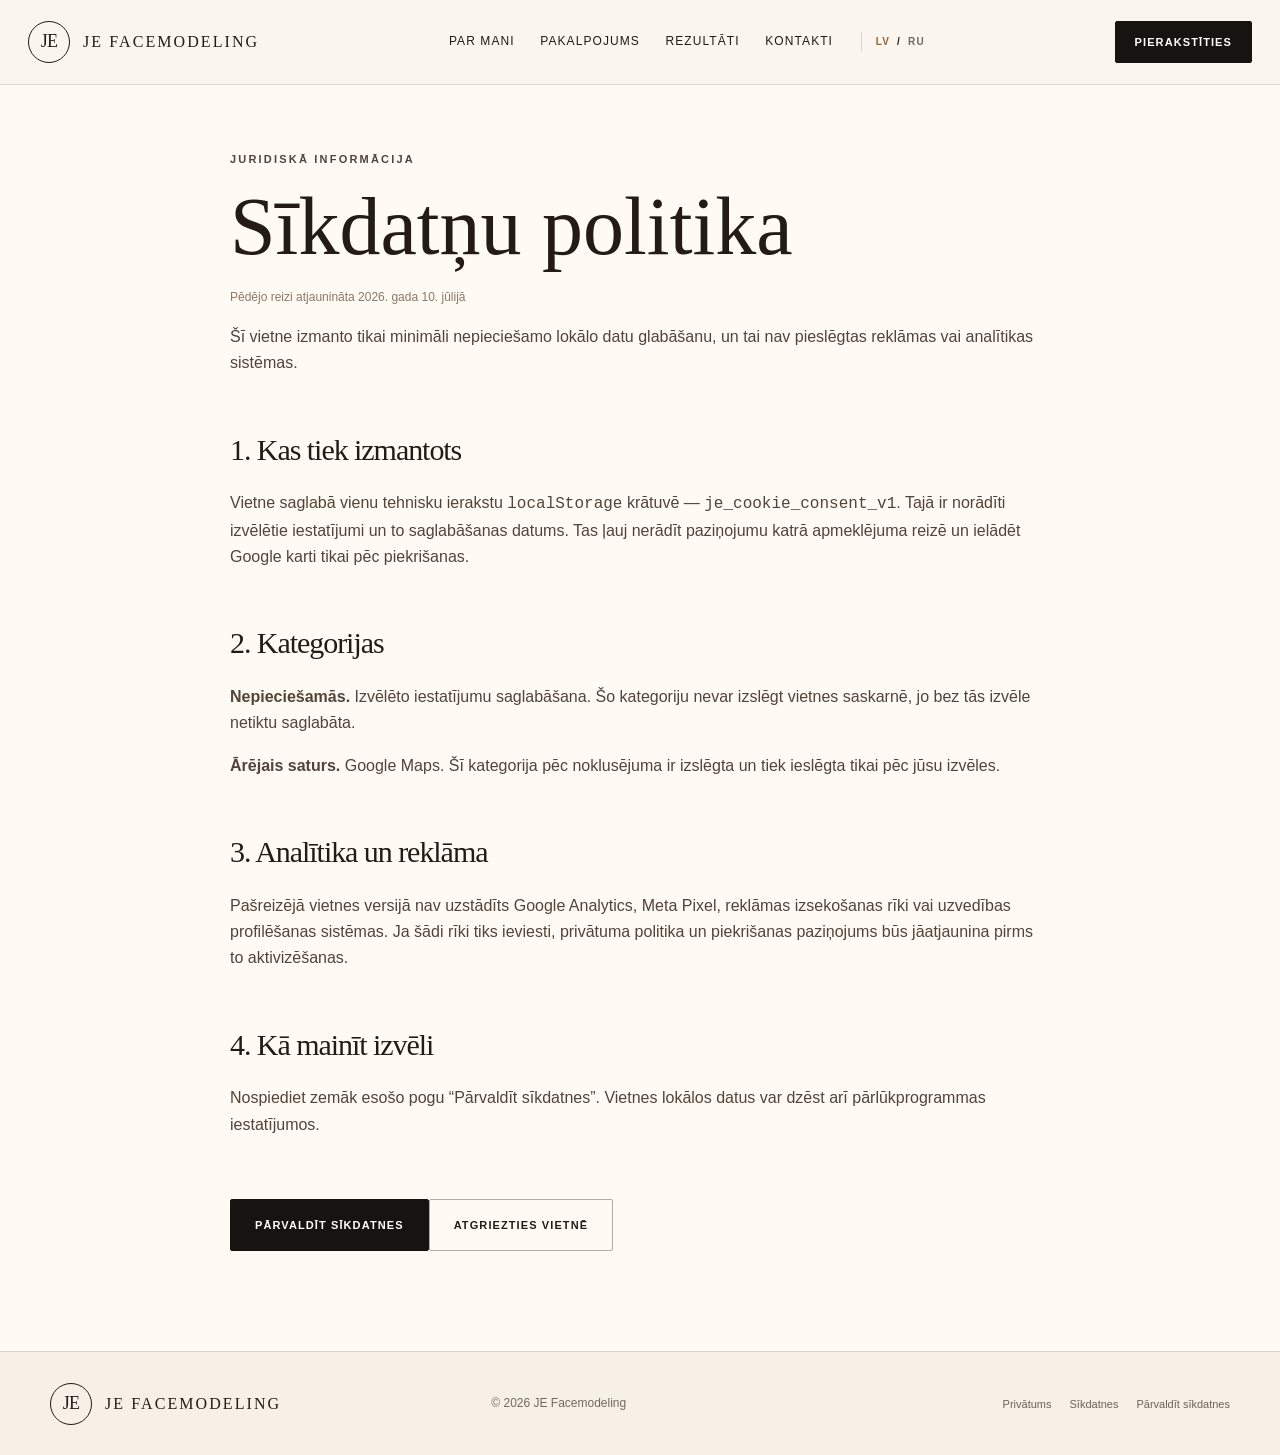
==== cookies-lv.html @ ff677be3 "Add files via upload" ====
<!doctype html><html lang="lv"><head><meta charset="utf-8"><meta name="viewport" content="width=device-width, initial-scale=1"><meta name="theme-color" content="#f7f0e7"><meta name="robots" content="index,follow"><title>Sīkdatņu politika — JE Facemodeling</title><link rel="icon" href="assets/ui/favicon.svg" type="image/svg+xml"><link rel="stylesheet" href="styles.css"><script defer src="content.js"></script><script defer src="app.js"></script></head>
<body class="legal-page"><header class="site-header is-scrolled" data-header><a class="brand" href="lv.html" aria-label="JE Facemodeling — sākumlapa"><span class="brand-mark">JE</span><span class="brand-name">JE Facemodeling</span></a><button class="menu-toggle" type="button" aria-expanded="false" aria-controls="site-nav" data-menu-toggle><span class="sr-only">Atvērt izvēlni</span><span></span><span></span></button><nav class="site-nav" id="site-nav" aria-label="Navigācija" data-nav><a href="lv.html#about">Par mani</a><a href="lv.html#service">Pakalpojums</a><a href="lv.html#results">Rezultāti</a><a href="lv.html#contacts">Kontakti</a><span class="language-switch"><span class="is-active">LV</span><span aria-hidden="true">/</span><a href="cookies.html">RU</a></span></nav><a class="button button-small button-dark header-cta" data-booking-link href="lv.html#contacts">Pierakstīties</a></header>
<main class="legal-main"><article class="container legal-content"><p class="eyebrow eyebrow-dark">Juridiskā informācija</p><h1>Sīkdatņu politika</h1><p class="updated">Pēdējo reizi atjaunināta 2026. gada 10. jūlijā</p><p>Šī vietne izmanto tikai minimāli nepieciešamo lokālo datu glabāšanu, un tai nav pieslēgtas reklāmas vai analītikas sistēmas.</p><h2>1. Kas tiek izmantots</h2><p>Vietne saglabā vienu tehnisku ierakstu <code>localStorage</code> krātuvē — <code>je_cookie_consent_v1</code>. Tajā ir norādīti izvēlētie iestatījumi un to saglabāšanas datums. Tas ļauj nerādīt paziņojumu katrā apmeklējuma reizē un ielādēt Google karti tikai pēc piekrišanas.</p><h2>2. Kategorijas</h2><p><strong>Nepieciešamās.</strong> Izvēlēto iestatījumu saglabāšana. Šo kategoriju nevar izslēgt vietnes saskarnē, jo bez tās izvēle netiktu saglabāta.</p><p><strong>Ārējais saturs.</strong> Google Maps. Šī kategorija pēc noklusējuma ir izslēgta un tiek ieslēgta tikai pēc jūsu izvēles.</p><h2>3. Analītika un reklāma</h2><p>Pašreizējā vietnes versijā nav uzstādīts Google Analytics, Meta Pixel, reklāmas izsekošanas rīki vai uzvedības profilēšanas sistēmas. Ja šādi rīki tiks ieviesti, privātuma politika un piekrišanas paziņojums būs jāatjaunina pirms to aktivizēšanas.</p><h2>4. Kā mainīt izvēli</h2><p>Nospiediet zemāk esošo pogu “Pārvaldīt sīkdatnes”. Vietnes lokālos datus var dzēst arī pārlūkprogrammas iestatījumos.</p><button type="button" class="button button-dark legal-back" data-cookie-settings>Pārvaldīt sīkdatnes</button><a class="button button-ghost-dark legal-back" href="lv.html">Atgriezties vietnē</a></article></main>
<footer class="site-footer"><div class="container footer-grid"><a class="brand brand-dark" href="lv.html"><span class="brand-mark">JE</span><span class="brand-name">JE Facemodeling</span></a><p>© <span data-year></span> JE Facemodeling</p><nav><a href="privacy-lv.html">Privātums</a><a href="cookies-lv.html">Sīkdatnes</a><button type="button" class="footer-button" data-cookie-settings>Pārvaldīt sīkdatnes</button></nav></div></footer>
<dialog class="consent-dialog" data-consent-dialog aria-labelledby="consent-title"><form method="dialog"><div class="dialog-head"><div><p class="eyebrow eyebrow-dark">Iestatījumi</p><h2 id="consent-title">Jūsu sīkdatņu izvēle</h2></div><button class="icon-button" value="cancel" aria-label="Aizvērt">×</button></div><div class="consent-option"><div><strong>Nepieciešamās</strong><p>Nepieciešamas, lai saglabātu jūsu sīkdatņu izvēli.</p></div><span class="always-on">Vienmēr ieslēgtas</span></div><label class="consent-option"><div><strong>Ārējais saturs</strong><p>Atļauj ielādēt Google Maps galvenajā lapā.</p></div><input type="checkbox" data-external-toggle><span class="switch" aria-hidden="true"></span></label><div class="dialog-actions"><button class="button button-ghost-dark" value="cancel">Atcelt</button><button class="button button-dark" value="default" data-save-consent>Saglabāt izvēli</button></div></form></dialog></body></html>
---- styles.css ----
:root {
  --ink: #241b16;
  --ink-soft: #51443a;
  --espresso: #171310;
  --brown: #33261e;
  --cream: #f7f0e7;
  --cream-2: #efe3d4;
  --paper: #fffaf3;
  --gold: #c89a62;
  --gold-light: #e4c391;
  --line: rgba(68, 48, 35, .16);
  --white-line: rgba(255,255,255,.18);
  --shadow: 0 30px 80px rgba(48, 32, 21, .13);
  --radius: 24px;
  --serif: "Bodoni 72", Didot, "Iowan Old Style", Georgia, serif;
  --sans: Inter, -apple-system, BlinkMacSystemFont, "Segoe UI", Arial, sans-serif;
  --header-h: 84px;
}

* { box-sizing: border-box; }
html { scroll-behavior: smooth; scroll-padding-top: 90px; }
body {
  margin: 0;
  color: var(--ink);
  background: var(--cream);
  font-family: var(--sans);
  font-size: 16px;
  line-height: 1.65;
  text-rendering: optimizeLegibility;
  -webkit-font-smoothing: antialiased;
}
body.menu-open, body.modal-open { overflow: hidden; }
img { max-width: 100%; display: block; }
a { color: inherit; }
button, input { font: inherit; }
button { color: inherit; }
::selection { background: var(--gold-light); color: var(--espresso); }

.sr-only {
  position: absolute; width: 1px; height: 1px; padding: 0; margin: -1px;
  overflow: hidden; clip: rect(0,0,0,0); white-space: nowrap; border: 0;
}
.skip-link {
  position: fixed; left: 20px; top: -100px; z-index: 1000;
  padding: 12px 18px; background: var(--paper); color: var(--ink); border-radius: 10px;
}
.skip-link:focus { top: 20px; }
.container { width: min(1180px, calc(100% - 48px)); margin-inline: auto; }
.section { padding: 118px 0; position: relative; }

.scroll-progress { position: fixed; inset: 0 0 auto 0; height: 2px; z-index: 100; pointer-events: none; }
.scroll-progress span { display: block; width: 0; height: 100%; background: linear-gradient(90deg, var(--gold), var(--gold-light)); }

.site-header {
  position: fixed; inset: 0 0 auto 0; z-index: 90; height: var(--header-h);
  display: grid; grid-template-columns: auto 1fr auto; align-items: center; gap: 28px;
  padding: 0 max(28px, calc((100vw - 1280px)/2));
  color: #fff; transition: background .4s ease, height .4s ease, box-shadow .4s ease, color .4s ease;
}
.site-header.is-scrolled {
  height: 68px; color: var(--ink); background: rgba(250, 245, 238, .86);
  backdrop-filter: blur(18px); -webkit-backdrop-filter: blur(18px);
  box-shadow: 0 1px 0 rgba(63,45,34,.09);
}
.brand { display: inline-flex; align-items: center; gap: 13px; text-decoration: none; white-space: nowrap; }
.brand-mark {
  width: 42px; height: 42px; border: 1px solid currentColor; border-radius: 50%;
  display: grid; place-items: center; font-family: var(--serif); font-size: 18px; letter-spacing: -.04em;
  transition: transform .4s cubic-bezier(.2,.8,.2,1), background .4s ease;
}
.brand:hover .brand-mark { transform: rotate(-8deg) scale(1.04); background: rgba(255,255,255,.08); }
.brand-name { font-family: var(--serif); font-size: 16px; letter-spacing: .13em; text-transform: uppercase; }
.site-nav { display: flex; justify-content: center; gap: clamp(16px, 2vw, 32px); }
.site-nav a { position: relative; text-decoration: none; font-size: 12px; letter-spacing: .09em; text-transform: uppercase; }
.site-nav a::after {
  content: ""; position: absolute; left: 0; right: 100%; bottom: -8px; height: 1px;
  background: currentColor; transition: right .35s cubic-bezier(.2,.8,.2,1);
}
.site-nav a:hover::after, .site-nav a:focus-visible::after { right: 0; }
.menu-toggle { display: none; }

.button {
  --btn-bg: transparent; --btn-color: inherit; --btn-border: currentColor;
  position: relative; isolation: isolate; overflow: hidden;
  min-height: 52px; padding: 0 24px; border: 1px solid var(--btn-border); border-radius: 2px;
  background: var(--btn-bg); color: var(--btn-color); text-decoration: none;
  display: inline-flex; align-items: center; justify-content: center; gap: 24px;
  font-size: 11px; font-weight: 600; letter-spacing: .1em; text-transform: uppercase;
  cursor: pointer; transition: color .35s ease, border-color .35s ease, transform .35s cubic-bezier(.2,.8,.2,1), box-shadow .35s ease;
}
.button::before {
  content: ""; position: absolute; z-index: -1; inset: 0;
  background: linear-gradient(110deg, transparent 5%, rgba(255,255,255,.34) 45%, transparent 70%);
  transform: translateX(-140%); transition: transform .75s cubic-bezier(.2,.8,.2,1);
}
.button::after {
  content: ""; position: absolute; z-index: -2; inset: 0;
  background: rgba(255,255,255,.08); transform: scaleX(0); transform-origin: right;
  transition: transform .45s cubic-bezier(.2,.8,.2,1);
}
.button:hover { transform: translateY(-3px); box-shadow: 0 14px 28px rgba(15,10,7,.18); }
.button:hover::before { transform: translateX(140%); }
.button:hover::after { transform: scaleX(1); transform-origin: left; }
.button i { font-style: normal; font-size: 16px; transition: transform .35s ease; }
.button:hover i { transform: translate(3px,-2px); }
.button:focus-visible, a:focus-visible, summary:focus-visible { outline: 2px solid var(--gold); outline-offset: 4px; }
.button-small { min-height: 42px; padding-inline: 19px; }
.button-gold { --btn-bg: var(--gold); --btn-color: #fff; --btn-border: var(--gold); }
.button-ghost { --btn-bg: transparent; --btn-color: #fff; --btn-border: rgba(255,255,255,.55); }
.button-dark { --btn-bg: var(--espresso); --btn-color: #fff; --btn-border: var(--espresso); }
.button-light { --btn-bg: rgba(255,255,255,.92); --btn-color: var(--ink); --btn-border: rgba(255,255,255,.92); }
.button-ghost-dark { --btn-bg: transparent; --btn-color: var(--ink); --btn-border: rgba(36,27,22,.35); }

.hero {
  min-height: 900px; height: max(900px, 100svh); color: #fff; background: var(--espresso);
  position: relative; display: flex; flex-direction: column; overflow: hidden;
}
.hero-media {
  position: absolute; inset: 0; background-image: url('assets/hero-massage.webp');
  background-size: cover; background-position: 76% 50%; transform: scale(1.035);
  animation: hero-breathe 14s ease-in-out infinite alternate;
}
.hero-shade {
  position: absolute; inset: 0;
  background:
    linear-gradient(90deg, rgba(19,15,12,.98) 0%, rgba(24,18,14,.90) 35%, rgba(26,18,13,.4) 62%, rgba(18,13,10,.18) 100%),
    linear-gradient(0deg, rgba(15,11,9,.75) 0%, transparent 42%);
}
.hero-grain { position: absolute; inset: 0; opacity: .11; mix-blend-mode: soft-light; pointer-events: none; background-image: url("data:image/svg+xml,%3Csvg viewBox='0 0 180 180' xmlns='http://www.w3.org/2000/svg'%3E%3Cfilter id='n'%3E%3CfeTurbulence type='fractalNoise' baseFrequency='.85' numOctaves='3' stitchTiles='stitch'/%3E%3C/filter%3E%3Crect width='100%25' height='100%25' filter='url(%23n)' opacity='.55'/%3E%3C/svg%3E"); }
@keyframes hero-breathe { to { transform: scale(1.08) translate3d(-.6%, -.4%, 0); } }
.hero-inner { position: relative; z-index: 2; flex: 1; display: flex; align-items: center; padding-top: 90px; }
.hero-copy { max-width: 620px; margin-top: -10px; }
.eyebrow { margin: 0 0 18px; color: var(--gold-light); font-size: 11px; font-weight: 600; letter-spacing: .2em; text-transform: uppercase; }
.eyebrow-dark { color: #a87543; }
.hero h1, h2 { font-family: var(--serif); font-weight: 400; letter-spacing: -.035em; }
.hero h1 { margin: 0; font-size: clamp(68px, 7vw, 112px); line-height: .91; text-wrap: balance; }
.hero-subtitle { margin: 30px 0 12px; font-family: var(--serif); font-size: 23px; }
.hero-description { max-width: 500px; margin: 0; color: rgba(255,255,255,.76); font-size: 16px; line-height: 1.7; }
.hero-actions { display: flex; flex-wrap: wrap; gap: 14px; margin-top: 36px; }
.hero-signature {
  position: absolute; right: 0; bottom: 174px; display: flex; flex-direction: column; align-items: flex-end;
  padding-right: 14px; text-shadow: 0 2px 14px rgba(0,0,0,.35);
}
.hero-signature span { font-family: var(--serif); font-style: italic; font-size: 27px; }
.hero-signature small { color: rgba(255,255,255,.68); letter-spacing: .08em; }
.hero-stats { position: relative; z-index: 2; border-top: 1px solid var(--white-line); background: rgba(17,13,10,.48); backdrop-filter: blur(8px); }
.stats-grid { display: grid; grid-template-columns: repeat(4, 1fr); min-height: 132px; }
.stat { display: flex; align-items: center; gap: 18px; padding: 25px 28px; border-right: 1px solid var(--white-line); }
.stat:first-child { padding-left: 0; }
.stat:last-child { border-right: 0; }
.stat-icon { width: 42px; height: 42px; flex: 0 0 auto; border: 1px solid rgba(228,195,145,.55); border-radius: 50%; display: grid; place-items: center; color: var(--gold-light); }
.stat div { display: flex; flex-direction: column; }
.stat strong { font-family: var(--serif); font-size: 21px; font-weight: 400; }
.stat span:last-child { color: rgba(255,255,255,.63); font-size: 12px; line-height: 1.45; }

.about-section { background: var(--paper); overflow: hidden; }
.about-section::after { content: "JE"; position: absolute; right: -25px; bottom: -145px; font: 360px/.8 var(--serif); color: rgba(126,91,62,.035); pointer-events: none; }
.about-grid { display: grid; grid-template-columns: minmax(320px, .85fr) 1.15fr; gap: clamp(60px, 8vw, 130px); align-items: center; }
.portrait-card { margin: 0; position: relative; }
.portrait-card::before { content: ""; position: absolute; inset: -20px 20px 20px -20px; border: 1px solid rgba(168,117,67,.26); border-radius: 220px 220px 8px 8px; pointer-events: none; }
.portrait-card img { aspect-ratio: .78; object-fit: cover; object-position: 50% 42%; border-radius: 220px 220px 8px 8px; box-shadow: var(--shadow); }
.portrait-card figcaption { position: absolute; right: -34px; bottom: 34px; padding: 18px 22px; background: rgba(255,250,243,.88); backdrop-filter: blur(12px); border: 1px solid rgba(80,57,42,.12); box-shadow: 0 20px 45px rgba(37,26,18,.11); }
.portrait-card figcaption span, .portrait-card figcaption small { display: block; }
.portrait-card figcaption span { font-family: var(--serif); font-size: 21px; }
.portrait-card figcaption small { color: #7b6a5d; }
.about-copy h2, .section-heading h2, .service-content h2, .info-panel h2, .contacts-copy h2, .faq-section h2 { margin: 0 0 26px; font-size: clamp(42px, 5vw, 72px); line-height: 1.02; }
.lead { font-family: var(--serif); font-size: clamp(21px, 2.1vw, 29px); line-height: 1.42; color: #443329; }
.about-copy > p:not(.eyebrow):not(.lead) { color: var(--ink-soft); }
.text-link { display: inline-flex; gap: 12px; align-items: center; padding-bottom: 5px; border-bottom: 1px solid currentColor; color: #7c542f; text-decoration: none; font-size: 12px; font-weight: 700; letter-spacing: .11em; text-transform: uppercase; }
.text-link span { transition: transform .3s ease; }
.text-link:hover span { transform: translate(4px,-4px); }

.service-section { padding-top: 0; background: linear-gradient(180deg, var(--paper) 0%, var(--cream) 100%); }
.service-card { min-height: 610px; display: grid; grid-template-columns: .9fr 1.1fr; overflow: hidden; background: #eadbca; border-radius: var(--radius); box-shadow: var(--shadow); }
.service-visual { position: relative; min-height: 570px; overflow: hidden; }
.gift-visual {
  background:
    radial-gradient(circle at 18% 12%, rgba(255,255,255,.72), transparent 32%),
    linear-gradient(145deg, #ead9c6 0%, #cfad8c 55%, #9f7758 100%);
}
.gift-visual::before, .gift-visual::after { content: ""; position: absolute; border: 1px solid rgba(255,255,255,.42); border-radius: 50%; }
.gift-visual::before { width: 440px; height: 440px; left: -240px; bottom: -235px; }
.gift-visual::after { width: 350px; height: 350px; right: -175px; top: -170px; }
.gift-stage { position: relative; z-index: 1; height: 100%; min-height: 570px; display: flex; flex-direction: column; justify-content: center; align-items: center; gap: 38px; padding: 58px 40px 48px; }
.gift-envelope { position: relative; width: min(88%, 420px); aspect-ratio: 1.48; transform: rotate(-4deg); filter: drop-shadow(0 28px 40px rgba(63,40,24,.22)); transition: transform .7s cubic-bezier(.2,.8,.2,1); }
.service-card:hover .gift-envelope { transform: rotate(-1deg) translateY(-7px); }
.gift-card-art { position: absolute; inset: 8% 4% 6%; display: flex; flex-direction: column; align-items: center; justify-content: center; padding: 28px; color: #5a3d2c; text-align: center; background: linear-gradient(135deg, #fffaf1, #efe0ce); border: 1px solid rgba(95,61,39,.18); box-shadow: inset 0 0 0 8px rgba(255,255,255,.42); }
.gift-card-art::before { content: ""; position: absolute; inset: 15px; border: 1px solid rgba(166,112,65,.24); pointer-events: none; }
.gift-card-mark { width: 48px; height: 48px; display: grid; place-items: center; margin-bottom: 12px; border: 1px solid #9c714e; border-radius: 50%; font-family: var(--serif); font-size: 18px; }
.gift-card-kicker { color: #9b704c; font-size: 10px; letter-spacing: .18em; text-transform: uppercase; }
.gift-card-art strong { margin: 7px 0 12px; font: 400 clamp(30px, 4vw, 43px)/1 var(--serif); }
.gift-card-art small { color: #8a7464; letter-spacing: .08em; }
.gift-ribbon { position: absolute; z-index: 2; display: block; background: linear-gradient(90deg, #af7b48, #d5ad78 48%, #9e693a); box-shadow: 0 2px 8px rgba(74,45,24,.22); }
.gift-ribbon-horizontal { left: 0; right: 0; top: 46%; height: 30px; }
.gift-ribbon-vertical { top: 0; bottom: 0; left: 48%; width: 30px; }
.gift-bow { position: absolute; z-index: 3; left: 49%; top: 46%; width: 58px; height: 40px; transform: translate(-50%,-50%); }
.gift-bow::before, .gift-bow::after { content: ""; position: absolute; top: 0; width: 34px; height: 34px; border: 10px solid #b17c48; border-radius: 50% 50% 45% 50%; }
.gift-bow::before { right: 50%; transform: rotate(18deg); }
.gift-bow::after { left: 50%; transform: rotate(-18deg); }
.gift-message { width: min(90%, 420px); text-align: left; }
.gift-message .eyebrow { margin-bottom: 8px; }
.gift-message h3 { margin: 0 0 8px; font: 400 clamp(28px, 3vw, 38px)/1.05 var(--serif); }
.gift-message p:not(.eyebrow) { margin: 0 0 18px; color: rgba(58,40,29,.74); font-size: 13px; }
.service-content { padding: clamp(48px, 6vw, 90px); display: flex; flex-direction: column; justify-content: center; background: rgba(255,250,243,.83); }
.service-content > p:not(.eyebrow):not(.lead) { color: var(--ink-soft); }
.service-benefits { display: grid; gap: 10px; margin: 22px 0 30px; padding: 0; list-style: none; }
.service-benefits li { position: relative; padding-left: 27px; }
.service-benefits li::before { content: ""; position: absolute; left: 0; top: .58em; width: 12px; height: 12px; border: 1px solid var(--gold); border-radius: 50%; }
.service-benefits li::after { content: ""; position: absolute; left: 4px; top: calc(.58em + 4px); width: 4px; height: 4px; background: var(--gold); border-radius: 50%; }
.service-meta { display: grid; grid-template-columns: repeat(2, 1fr); border-block: 1px solid var(--line); margin-bottom: 28px; }
.service-meta div { padding: 18px 0; display: flex; flex-direction: column; }
.service-meta div + div { padding-left: 24px; border-left: 1px solid var(--line); }
.service-meta span { color: #806f62; font-size: 12px; }
.service-meta strong { font-family: var(--serif); font-size: 28px; font-weight: 400; }
.service-content .button { align-self: flex-start; }

.process-section { background: var(--cream); }
.section-heading { max-width: 700px; margin-bottom: 58px; }
.section-heading > p:last-child { color: var(--ink-soft); max-width: 600px; }
.process-list { display: grid; grid-template-columns: repeat(5, 1fr); margin: 0; padding: 0; list-style: none; counter-reset: steps; }
.process-list li { position: relative; padding: 30px 30px 26px; min-height: 240px; border-top: 1px solid var(--line); border-bottom: 1px solid var(--line); border-right: 1px solid var(--line); }
.process-list li:first-child { border-left: 1px solid var(--line); }
.process-list li::after { content: ""; position: absolute; left: 30px; right: 100%; bottom: -1px; height: 2px; background: var(--gold); transition: right .5s ease; }
.process-list li:hover::after { right: 30px; }
.process-list li > span { color: var(--gold); font-family: var(--serif); font-style: italic; }
.process-list h3 { margin: 42px 0 9px; font-family: var(--serif); font-size: 23px; font-weight: 400; }
.process-list p { margin: 0; color: var(--ink-soft); font-size: 13px; }

.results-section { background: var(--paper); }
.section-heading-split { max-width: none; display: grid; grid-template-columns: 1fr .75fr; gap: 80px; align-items: end; }
.section-heading-split > p { margin-bottom: 22px; }
.results-grid { display: grid; grid-template-columns: repeat(3, 1fr); gap: 24px; }
.result-card { margin: 0; position: relative; }
.compare {
  --position: 50%; position: relative; overflow: hidden; aspect-ratio: 4/5.15;
  background: #d6cabd; border-radius: 3px; cursor: ew-resize; box-shadow: 0 20px 50px rgba(61,42,28,.12);
}
.compare img { position: absolute; inset: 0; width: 100%; height: 100%; object-fit: cover; object-position: center 52%; user-select: none; pointer-events: none; }
.compare .after-image { clip-path: inset(0 0 0 var(--position)); }
.compare-divider { position: absolute; top: 0; bottom: 0; left: var(--position); width: 2px; background: rgba(255,255,255,.95); transform: translateX(-1px); pointer-events: none; box-shadow: 0 0 18px rgba(0,0,0,.3); }
.compare-handle { position: absolute; top: 50%; left: var(--position); width: 48px; height: 48px; border-radius: 50%; transform: translate(-50%,-50%); background: rgba(255,250,243,.93); color: var(--ink); display: grid; place-items: center; pointer-events: none; box-shadow: 0 8px 30px rgba(0,0,0,.2); }
.compare-handle::before { content: "↔"; font-size: 18px; }
.compare-label { position: absolute; top: 18px; z-index: 2; padding: 6px 10px; background: rgba(23,19,16,.65); color: #fff; font-size: 10px; letter-spacing: .12em; text-transform: uppercase; backdrop-filter: blur(6px); pointer-events: none; }
.compare-label-before { left: 16px; }
.compare-label-after { right: 16px; }
.compare input[type="range"] { position: absolute; inset: 0; width: 100%; height: 100%; margin: 0; opacity: 0; cursor: ew-resize; }
.result-caption { display: flex; align-items: center; justify-content: space-between; gap: 15px; padding: 17px 2px 0; }
.result-caption span { font-family: var(--serif); font-size: 21px; }
.result-caption button { border: 0; border-bottom: 1px solid currentColor; background: transparent; padding: 4px 0; color: #765538; cursor: pointer; font-size: 10px; letter-spacing: .1em; text-transform: uppercase; }
.result-note { margin: 28px 0 0; color: #827268; font-size: 12px; }

.suitability-section { background: #e9dccd; }
.suitability-grid { display: grid; grid-template-columns: 1fr 1fr; gap: 24px; }
.info-panel { min-height: 480px; padding: clamp(44px, 6vw, 78px); background: rgba(255,250,243,.8); border: 1px solid rgba(80,55,38,.1); }
.info-panel-dark { color: #fff; background: var(--brown); border-color: transparent; }
.info-panel-dark p:not(.eyebrow) { color: rgba(255,255,255,.72); }
.text-link-light { color: var(--gold-light); }
.check-list { display: grid; gap: 14px; padding: 0; list-style: none; }
.check-list li { position: relative; padding-left: 28px; }
.check-list li::before { content: "✓"; position: absolute; left: 0; color: var(--gold); }

.faq-section { background: var(--paper); }
.faq-grid { display: grid; grid-template-columns: .72fr 1.28fr; gap: 100px; align-items: start; }
.faq-list { border-top: 1px solid var(--line); }
details { border-bottom: 1px solid var(--line); }
summary { list-style: none; cursor: pointer; padding: 26px 55px 26px 0; position: relative; font-family: var(--serif); font-size: 22px; }
summary::-webkit-details-marker { display: none; }
summary span, summary span::after { position: absolute; right: 4px; top: 50%; width: 18px; height: 1px; background: var(--ink); transition: transform .3s ease; }
summary span::after { content: ""; right: 0; top: 0; transform: rotate(90deg); }
details[open] summary span::after { transform: rotate(0); }
details p { margin: -4px 55px 28px 0; color: var(--ink-soft); }

.contacts-section { padding: 110px 0; background: linear-gradient(180deg, #e9dccd 0%, var(--cream) 100%); }
.contacts-card { display: grid; grid-template-columns: minmax(0, .88fr) minmax(0, 1.12fr); min-height: 500px; overflow: hidden; border-radius: var(--radius); background: var(--espresso); box-shadow: var(--shadow); }
.contacts-copy { min-width: 0; padding: clamp(54px, 5.6vw, 82px); color: #fff; background: radial-gradient(circle at 16% 0%, rgba(200,154,98,.13), transparent 35%), var(--espresso); }
.contacts-copy h2 { max-width: 520px; margin-bottom: 20px; color: #fff; font-size: clamp(48px, 5.2vw, 74px); overflow-wrap: normal; }
.contacts-intro { max-width: 450px; margin: 0; color: rgba(255,255,255,.66); }
.contact-actions { display: flex; align-items: center; flex-wrap: wrap; gap: 22px; margin: 34px 0 36px; }
.contact-phone { display: flex; flex-direction: column; color: #fff; text-decoration: none; }
.contact-phone span { color: rgba(255,255,255,.48); font-size: 10px; letter-spacing: .13em; text-transform: uppercase; }
.contact-phone strong { font: 400 22px/1.25 var(--serif); }
.contact-phone:hover strong { color: var(--gold-light); }
.contact-details { display: grid; grid-template-columns: 1fr 1fr; gap: 12px; padding-top: 25px; border-top: 1px solid var(--white-line); }
.contact-detail { display: flex; gap: 13px; align-items: flex-start; padding: 15px 14px; border: 1px solid rgba(255,255,255,.12); background: rgba(255,255,255,.035); }
.contact-detail-icon { width: 34px; height: 34px; flex: 0 0 auto; display: grid; place-items: center; border: 1px solid rgba(228,195,145,.38); border-radius: 50%; color: var(--gold-light); }
.contact-detail-icon svg { width: 17px; height: 17px; fill: none; stroke: currentColor; stroke-width: 1.5; }
.contact-detail div { display: flex; flex-direction: column; }
.contact-detail small { color: rgba(255,255,255,.44); font-size: 9px; letter-spacing: .12em; text-transform: uppercase; }
.contact-detail strong { margin-top: 3px; font: 400 16px/1.35 var(--serif); }
.social-block { display: flex; align-items: center; justify-content: space-between; gap: 18px; margin-top: 28px; }
.social-block > span { color: rgba(255,255,255,.48); font-size: 10px; letter-spacing: .12em; text-transform: uppercase; }
.social-links { display: flex; gap: 10px; }
.social-link { width: 44px; height: 44px; display: grid; place-items: center; border: 1px solid rgba(255,255,255,.22); border-radius: 50%; color: #fff; transition: transform .35s ease, color .35s ease, border-color .35s ease, background .35s ease; }
.social-link:hover { transform: translateY(-4px); color: var(--espresso); border-color: var(--gold-light); background: var(--gold-light); }
.social-link svg { width: 19px; height: 19px; fill: none; stroke: currentColor; stroke-width: 1.5; }
.social-link [d] { fill: currentColor; stroke: none; }
.social-link .social-dot { fill: currentColor; stroke: none; }
.map-card { min-width: 0; padding: 18px; display: flex; flex-direction: column; background: #f2e8dc; }
.map-card-head { display: flex; justify-content: space-between; align-items: center; gap: 20px; min-height: 66px; padding: 4px 8px 16px; }
.map-card-head div { display: flex; flex-direction: column; }
.map-card-head span { color: #9b7657; font-size: 9px; letter-spacing: .14em; text-transform: uppercase; }
.map-card-head strong { font: 400 18px/1.25 var(--serif); }
.map-card-head a { flex: 0 0 auto; color: #7a5434; text-decoration: none; border-bottom: 1px solid currentColor; font-size: 10px; letter-spacing: .09em; text-transform: uppercase; }
.map-shell { flex: 1; min-height: 400px; background: #d8cec2; position: relative; overflow: hidden; border-radius: 14px; }
.map-shell iframe { width: 100%; height: 100%; min-height: 400px; border: 0; filter: sepia(.18) saturate(.72) contrast(.94); }
.map-placeholder { position: absolute; inset: 0; display: grid; place-content: center; justify-items: center; text-align: center; padding: 34px; background:
  linear-gradient(rgba(248,241,232,.88), rgba(232,218,203,.84)),
  repeating-linear-gradient(25deg, transparent 0 34px, rgba(75,56,42,.08) 34px 36px),
  repeating-linear-gradient(115deg, transparent 0 52px, rgba(75,56,42,.08) 52px 54px);
}
.map-placeholder p { margin: 20px 0 18px; font-family: var(--serif); font-size: 25px; }
.map-placeholder small { max-width: 370px; margin-top: 14px; color: #75675e; }
.map-pin { width: 58px; height: 58px; display: grid; place-items: center; color: var(--gold); border: 1px solid var(--gold); border-radius: 50%; font-size: 12px; animation: pin-pulse 2.6s ease-in-out infinite; }
@keyframes pin-pulse { 50% { box-shadow: 0 0 0 17px rgba(200,154,98,.13); } }

.site-footer { padding: 30px 0; background: var(--cream); border-top: 1px solid var(--line); }
.footer-grid { display: grid; grid-template-columns: 1fr auto 1.4fr; align-items: center; gap: 35px; }
.brand-dark { color: var(--ink); }
.footer-grid > p { color: #75675e; font-size: 12px; text-align: center; }
.footer-grid nav { display: flex; justify-content: flex-end; flex-wrap: wrap; gap: 18px; }
.footer-grid nav a, .footer-button { padding: 0; border: 0; background: transparent; color: #6f6157; text-decoration: none; font-size: 11px; cursor: pointer; }
.footer-grid nav a:hover, .footer-button:hover { color: var(--ink); text-decoration: underline; }
.mobile-booking { display: none; }

.cookie-banner {
  position: fixed; z-index: 120; left: 22px; right: 22px; bottom: 22px; max-width: 1180px; margin-inline: auto;
  padding: 20px; display: grid; grid-template-columns: 1fr auto; gap: 30px; align-items: center;
  background: rgba(31,24,19,.96); color: #fff; border: 1px solid rgba(255,255,255,.14); box-shadow: 0 25px 80px rgba(0,0,0,.3); backdrop-filter: blur(14px);
}
.cookie-banner[hidden] { display: none; }
.cookie-banner strong { font-family: var(--serif); font-size: 19px; font-weight: 400; }
.cookie-banner p { margin: 4px 0 0; color: rgba(255,255,255,.65); font-size: 12px; }
.cookie-banner p a { color: var(--gold-light); }
.cookie-actions { display: flex; gap: 8px; }
.cookie-actions .button { min-height: 42px; padding-inline: 14px; font-size: 9px; }
.button-cookie-primary { --btn-bg: var(--gold); --btn-color:#fff; --btn-border:var(--gold); }
.button-cookie-secondary { --btn-bg: transparent; --btn-color:#fff; --btn-border:rgba(255,255,255,.35); }
.button-cookie-settings { --btn-bg: rgba(255,255,255,.08); --btn-color:#fff; --btn-border:rgba(255,255,255,.18); }

dialog { border: 0; padding: 0; color: var(--ink); }
dialog::backdrop { background: rgba(16,12,9,.76); backdrop-filter: blur(6px); }
.consent-dialog { width: min(620px, calc(100% - 32px)); background: var(--paper); box-shadow: var(--shadow); }
.consent-dialog form { padding: 34px; }
.dialog-head { display: flex; justify-content: space-between; gap: 20px; align-items: flex-start; }
.dialog-head h2 { margin: 0 0 25px; font-size: 38px; }
.icon-button { border: 0; background: transparent; width: 42px; height: 42px; cursor: pointer; font-size: 30px; font-weight: 200; }
.consent-option { position: relative; display: grid; grid-template-columns: 1fr auto; gap: 24px; align-items: center; padding: 20px 0; border-top: 1px solid var(--line); }
.consent-option p { margin: 4px 0 0; color: var(--ink-soft); font-size: 13px; }
.always-on { color: #846346; font-size: 11px; }
.consent-option input { position: absolute; opacity: 0; }
.switch { width: 46px; height: 25px; border-radius: 20px; background: #c9c0b7; padding: 3px; transition: background .3s ease; }
.switch::before { content: ""; display: block; width: 19px; height: 19px; background: #fff; border-radius: 50%; transition: transform .3s ease; box-shadow: 0 2px 5px rgba(0,0,0,.18); }
.consent-option input:checked + .switch { background: var(--gold); }
.consent-option input:checked + .switch::before { transform: translateX(21px); }
.dialog-actions { display: flex; justify-content: flex-end; gap: 10px; margin-top: 24px; }

.lightbox { width: 100vw; max-width: none; height: 100vh; max-height: none; background: rgba(15,11,9,.98); color: #fff; }
.lightbox-frame { min-height: 100%; display: grid; grid-template-columns: 72px 1fr 72px; align-items: center; position: relative; padding: 30px; }
.lightbox-close { position: fixed; z-index: 3; right: 24px; top: 18px; border: 0; background: transparent; color: #fff; font-size: 40px; font-weight: 200; cursor: pointer; }
.lightbox-arrow { border: 1px solid rgba(255,255,255,.25); background: transparent; color: #fff; width: 48px; height: 48px; border-radius: 50%; cursor: pointer; }
.lightbox-content { width: min(1260px, 100%); margin-inline: auto; }
.lightbox-title-row { display: flex; justify-content: space-between; align-items: end; gap: 30px; margin-bottom: 18px; }
.lightbox-title-row span, .lightbox-title-row small { color: rgba(255,255,255,.55); }
.lightbox-title-row h2 { margin: 0; font-size: 38px; }
.lightbox-images { display: grid; grid-template-columns: 1fr 1fr; gap: 14px; max-height: 78vh; }
.lightbox-images figure { position: relative; margin: 0; min-height: 0; background: #29221d; overflow: auto; }
.lightbox-images img { width: 100%; height: 100%; max-height: 78vh; object-fit: contain; }
.lightbox-images figcaption { position: absolute; left: 12px; top: 12px; padding: 6px 10px; background: rgba(15,11,9,.7); font-size: 10px; text-transform: uppercase; letter-spacing: .12em; }

.reveal { opacity: 0; transform: translateY(28px); transition: opacity .85s ease, transform .85s cubic-bezier(.2,.8,.2,1); }
.reveal.is-visible { opacity: 1; transform: none; }
.reveal-delay { transition-delay: .12s; }
.reveal-delay-1 { transition-delay: .08s; }
.reveal-delay-2 { transition-delay: .16s; }
.reveal-delay-3 { transition-delay: .24s; }
.reveal-delay-4 { transition-delay: .32s; }

.legal-page { background: var(--paper); }
.legal-page .site-header { color: var(--ink); background: rgba(250,245,238,.92); box-shadow: 0 1px 0 var(--line); }
.legal-main { padding: 150px 0 100px; min-height: 80vh; }
.legal-content { max-width: 820px; }
.legal-content h1 { margin: 0 0 20px; font: 400 clamp(46px, 7vw, 82px)/1 var(--serif); }
.legal-content h2 { margin: 48px 0 12px; font-size: 30px; }
.legal-content p, .legal-content li { color: var(--ink-soft); }
.legal-content .updated { color: #8c7869; font-size: 12px; }
.legal-back { display: inline-flex; margin-top: 45px; }

@media (max-width: 1050px) {
  :root { --header-h: 72px; }
  .site-header { padding-inline: 24px; }
  .site-nav { gap: 15px; }
  .site-nav a { font-size: 10px; }
  .header-cta { display: none; }
  .stats-grid { grid-template-columns: repeat(2, 1fr); }
  .stat:nth-child(2) { border-right: 0; }
  .stat:nth-child(-n+2) { border-bottom: 1px solid var(--white-line); }
  .about-grid { gap: 70px; }
  .process-list { grid-template-columns: repeat(3, 1fr); }
  .process-list li:nth-child(4) { border-left: 1px solid var(--line); }
  .process-list li:nth-child(n+4) { border-top: 0; }
  .process-list li:nth-child(3) { border-right: 1px solid var(--line); }
  .results-grid { grid-template-columns: 1fr 1fr; }
  .result-card:last-child { grid-column: 1 / -1; width: calc(50% - 12px); margin-inline: auto; }
  .faq-grid { gap: 60px; }
  .footer-grid { grid-template-columns: 1fr; text-align: center; }
  .footer-grid nav { justify-content: center; }
}

@media (max-width: 820px) {
  .container { width: min(100% - 34px, 680px); }
  .section { padding: 82px 0; }
  .site-header { grid-template-columns: 1fr auto; height: 70px; }
  .site-header.is-scrolled { height: 62px; }
  .brand-name { font-size: 13px; }
  .brand-mark { width: 38px; height: 38px; }
  .menu-toggle { display: grid; width: 44px; height: 44px; place-content: center; gap: 7px; border: 0; background: transparent; color: currentColor; cursor: pointer; }
  .menu-toggle span:not(.sr-only) { width: 24px; height: 1px; background: currentColor; transition: transform .3s ease; }
  .menu-toggle[aria-expanded="true"] span:nth-child(2) { transform: translateY(4px) rotate(45deg); }
  .menu-toggle[aria-expanded="true"] span:nth-child(3) { transform: translateY(-4px) rotate(-45deg); }
  .site-nav { position: fixed; inset: 0; z-index: -1; display: flex; flex-direction: column; justify-content: center; align-items: center; gap: 26px; padding: 100px 30px; background: rgba(26,20,16,.98); color: #fff; opacity: 0; visibility: hidden; transform: translateY(-16px); transition: opacity .35s ease, visibility .35s ease, transform .35s ease; }
  .site-nav.is-open { opacity: 1; visibility: visible; transform: none; }
  .site-nav a { font: 400 32px/1.1 var(--serif); letter-spacing: 0; text-transform: none; }
  .hero { min-height: 840px; height: 100svh; }
  .hero-media { background-position: 70% 50%; }
  .hero-shade { background: linear-gradient(90deg, rgba(17,13,10,.96), rgba(22,16,12,.72) 58%, rgba(20,14,10,.38)), linear-gradient(0deg, rgba(14,10,8,.88), transparent 55%); }
  .hero-inner { padding-top: 64px; align-items: flex-end; padding-bottom: 205px; }
  .hero-copy { max-width: 580px; }
  .hero h1 { font-size: clamp(58px, 15vw, 88px); }
  .hero-signature { display: none; }
  .hero-stats { position: absolute; bottom: 0; left: 0; right: 0; }
  .stats-grid { min-height: 170px; }
  .stat { padding: 18px 14px; gap: 11px; }
  .stat:first-child { padding-left: 14px; }
  .stat-icon { width: 34px; height: 34px; }
  .stat strong { font-size: 17px; }
  .stat span:last-child { font-size: 10px; }
  .about-grid, .service-card, .suitability-grid, .faq-grid, .contacts-card { grid-template-columns: 1fr; }
  .portrait-card { width: min(90%, 500px); margin-inline: auto; }
  .portrait-card figcaption { right: -10px; }
  .about-copy { margin-top: 10px; }
  .service-visual, .gift-stage { min-height: 460px; }
  .service-content { padding: 48px 30px; }
  .process-list { grid-template-columns: 1fr; }
  .process-list li, .process-list li:nth-child(n+4) { border: 1px solid var(--line); border-bottom: 0; min-height: auto; }
  .process-list li:last-child { border-bottom: 1px solid var(--line); }
  .process-list h3 { margin-top: 15px; }
  .section-heading-split { grid-template-columns: 1fr; gap: 0; }
  .results-grid { grid-template-columns: 1fr; }
  .result-card:last-child { grid-column: auto; width: auto; }
  .compare { aspect-ratio: 4/5; }
  .contacts-section { padding: 78px 0; }
  .contacts-copy { padding: 58px 36px; }
  .map-card { padding: 14px; }
  .map-shell, .map-shell iframe { min-height: 350px; }
  .cookie-banner { grid-template-columns: 1fr; gap: 14px; left: 12px; right: 12px; bottom: 12px; padding: 18px; }
  .cookie-actions { display: grid; grid-template-columns: 1fr 1fr; }
  .cookie-actions .button:last-child { grid-column: 1/-1; }
  .lightbox-frame { grid-template-columns: 1fr; padding: 55px 12px 18px; }
  .lightbox-arrow { position: fixed; z-index: 4; bottom: 18px; }
  .lightbox-prev { left: 18px; }
  .lightbox-next { right: 18px; }
  .lightbox-images { grid-template-columns: 1fr; max-height: calc(100vh - 160px); overflow: auto; }
  .lightbox-images img { max-height: none; height: auto; }
  .lightbox-title-row { align-items: start; }
  .lightbox-title-row small { display: none; }
}

@media (max-width: 560px) {
  body { font-size: 15px; }
  .container { width: calc(100% - 28px); }
  .site-header { padding-inline: 15px; }
  .brand-name { letter-spacing: .09em; }
  .hero { min-height: 820px; }
  .hero-media { background-position: 67% 50%; }
  .hero-shade { background: linear-gradient(0deg, rgba(15,11,9,.97) 0%, rgba(18,13,10,.78) 50%, rgba(19,14,11,.36) 100%), linear-gradient(90deg, rgba(16,12,9,.64), transparent); }
  .hero-inner { align-items: flex-end; padding-bottom: 208px; }
  .hero h1 { font-size: clamp(51px, 17vw, 72px); line-height: .94; }
  .hero-subtitle { margin-top: 20px; font-size: 20px; }
  .hero-description { font-size: 14px; max-width: 390px; }
  .hero-actions { display: grid; grid-template-columns: 1fr; width: min(100%, 370px); margin-top: 25px; }
  .hero-actions .button { min-height: 48px; }
  .stats-grid { min-height: 190px; }
  .stat { align-items: flex-start; }
  .stat-icon { display: none; }
  .stat strong { font-size: 16px; }
  .section { padding: 70px 0; }
  .about-copy h2, .section-heading h2, .service-content h2, .info-panel h2, .contacts-copy h2, .faq-section h2 { font-size: clamp(38px, 12vw, 54px); }
  .portrait-card::before { inset: -10px 10px 10px -10px; }
  .portrait-card figcaption { bottom: 20px; padding: 12px 15px; }
  .service-card { width: calc(100% - 18px); }
  .service-visual, .gift-stage { min-height: 410px; }
  .gift-stage { padding: 42px 20px 34px; gap: 28px; }
  .gift-envelope { width: min(94%, 360px); }
  .service-meta strong { font-size: 24px; }
  .service-content .button { width: 100%; }
  .process-list li { padding: 24px; }
  .section-heading { margin-bottom: 38px; }
  .info-panel { min-height: auto; padding: 42px 25px; }
  summary { font-size: 19px; }
  .contacts-section { padding: 58px 0; }
  .contacts-card { border-radius: 16px; }
  .contacts-copy { padding: 48px 24px; }
  .contacts-copy h2 { font-size: clamp(42px, 13vw, 58px); }
  .contact-actions { align-items: stretch; }
  .contact-actions .button { width: 100%; }
  .contact-details { grid-template-columns: 1fr; }
  .map-card-head { align-items: flex-start; flex-direction: column; gap: 8px; }
  .map-shell, .map-shell iframe { min-height: 300px; }
  .site-footer { padding-bottom: 85px; }
  .footer-grid .brand { justify-content: center; }
  .mobile-booking { position: fixed; z-index: 80; left: 12px; right: 12px; bottom: 12px; display: block; transform: translateY(130%); transition: transform .4s cubic-bezier(.2,.8,.2,1); }
  .mobile-booking.is-visible { transform: none; }
  .mobile-booking a { display: flex; justify-content: space-between; align-items: center; min-height: 54px; padding: 0 22px; background: var(--gold); color: #fff; text-decoration: none; box-shadow: 0 14px 45px rgba(39,25,16,.3); font-size: 11px; font-weight: 700; letter-spacing: .1em; text-transform: uppercase; }
  .cookie-banner { bottom: 78px; }
  .consent-dialog form { padding: 24px 20px; }
  .dialog-actions { display: grid; grid-template-columns: 1fr; }
}

@media (prefers-reduced-motion: reduce) {
  *, *::before, *::after { scroll-behavior: auto !important; animation-duration: .001ms !important; animation-iteration-count: 1 !important; transition-duration: .001ms !important; }
  .reveal { opacity: 1; transform: none; }
}

/* --- v3 refinements: bilingual navigation, editorial hero and contacts --- */
.language-switch {
  display: inline-flex;
  align-items: center;
  gap: 7px;
  margin-left: 2px;
  padding-left: 14px;
  border-left: 1px solid rgba(255,255,255,.24);
  font-size: 10px;
  font-weight: 700;
  letter-spacing: .12em;
  line-height: 1;
}
.site-header.is-scrolled .language-switch,
.legal-page .language-switch { border-left-color: var(--line); }
.language-switch .is-active { color: var(--gold-light); }
.site-header.is-scrolled .language-switch .is-active,
.legal-page .language-switch .is-active { color: #966535; }
.site-nav .language-switch a {
  font-size: inherit;
  letter-spacing: inherit;
  text-transform: uppercase;
  opacity: .64;
}
.site-nav .language-switch a::after { display: none; }
.site-nav .language-switch a:hover { opacity: 1; }

@media (min-width: 821px) {
  .hero {
    min-height: 760px;
    height: clamp(760px, 100svh, 920px);
  }
  .hero-media {
    inset: 0 0 0 34%;
    background-size: cover;
    background-position: 56% 50%;
    transform: scale(1.012);
    animation: hero-breathe-refined 18s ease-in-out infinite alternate;
  }
  @keyframes hero-breathe-refined {
    to { transform: scale(1.035) translate3d(-.25%, -.15%, 0); }
  }
  .hero-shade {
    background:
      linear-gradient(90deg, #171310 0%, #171310 29%, rgba(23,19,16,.96) 36%, rgba(23,19,16,.68) 52%, rgba(23,19,16,.10) 78%, rgba(23,19,16,.03) 100%),
      linear-gradient(0deg, rgba(15,11,9,.70) 0%, transparent 35%);
  }
  .hero-inner { padding-top: 82px; }
  .hero-copy { max-width: 500px; margin-top: -18px; }
  .hero h1 { font-size: clamp(56px, 5.35vw, 82px); line-height: .96; letter-spacing: -.025em; }
  .hero-subtitle { margin-top: 24px; font-size: 21px; }
  .hero-description { max-width: 455px; font-size: 15px; line-height: 1.65; }
  .hero-actions { margin-top: 30px; }
  .hero-signature { display: none; }
  .stats-grid { min-height: 118px; }
  .stat { padding-top: 22px; padding-bottom: 22px; }
}

.contacts-copy { position: relative; overflow: hidden; }
.contacts-copy::after {
  content: "";
  position: absolute;
  width: 320px;
  height: 320px;
  left: -205px;
  bottom: -225px;
  border: 1px solid rgba(228,195,145,.12);
  border-radius: 50%;
  pointer-events: none;
}
.contact-heading-row {
  display: flex;
  align-items: center;
  justify-content: space-between;
  gap: 22px;
  margin-bottom: 16px;
}
.contact-heading-row .eyebrow { margin-bottom: 0; }
.contact-monogram {
  width: 54px;
  height: 54px;
  flex: 0 0 auto;
  display: grid;
  place-items: center;
  border: 1px solid rgba(228,195,145,.34);
  border-radius: 50%;
  color: var(--gold-light);
  font: 400 20px/1 var(--serif);
  opacity: .9;
}
.contacts-copy h2 {
  max-width: 470px;
  font-size: clamp(45px, 4.5vw, 64px);
  line-height: 1.01;
  letter-spacing: -.025em;
}
.contacts-intro { font-size: 15px; line-height: 1.65; }
.contact-actions { margin-top: 30px; }

@media (max-width: 1150px) and (min-width: 821px) {
  .site-nav { gap: 12px; }
  .site-nav > a { font-size: 9px; }
  .language-switch { padding-left: 9px; gap: 5px; }
  .hero-media { left: 31%; }
}

@media (max-width: 820px) {
  .language-switch {
    margin: 8px 0 0;
    padding: 16px 0 0;
    border-left: 0;
    border-top: 1px solid rgba(255,255,255,.2);
    font-size: 13px;
  }
  .site-nav .language-switch a { font: 700 13px/1 var(--sans); letter-spacing: .12em; }
  .site-nav .language-switch .is-active { color: var(--gold-light); }
  .hero-media { inset: 0; background-position: 67% 50%; }
  .hero h1 { font-size: clamp(52px, 13.2vw, 76px); line-height: .96; }
  .contacts-copy h2 { max-width: 520px; font-size: clamp(43px, 9.8vw, 58px); }
}

@media (max-width: 560px) {
  .hero h1 { font-size: clamp(45px, 13.5vw, 62px); }
  .contact-heading-row { align-items: flex-start; }
  .contact-monogram { width: 46px; height: 46px; font-size: 17px; }
  .contacts-copy h2 { font-size: clamp(40px, 11vw, 49px); line-height: 1.04; }
  .contacts-intro { font-size: 14px; }
}
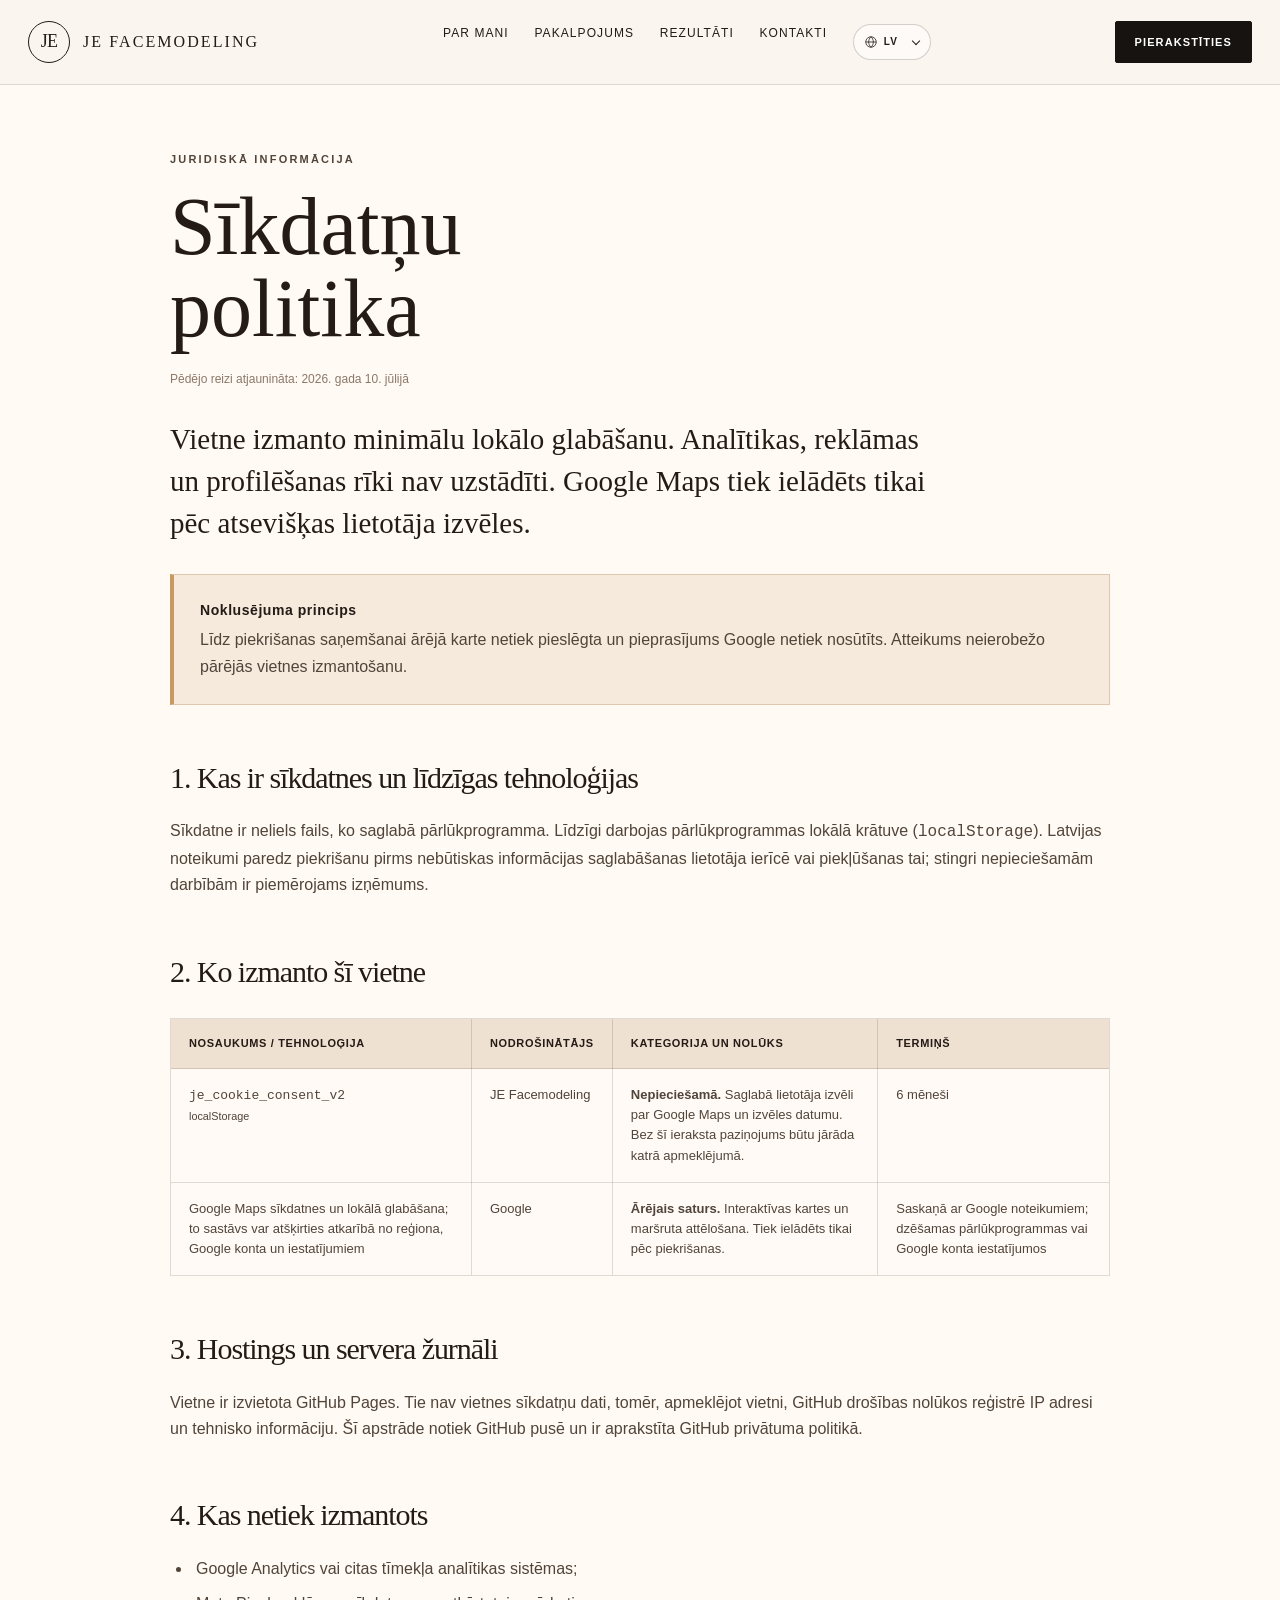
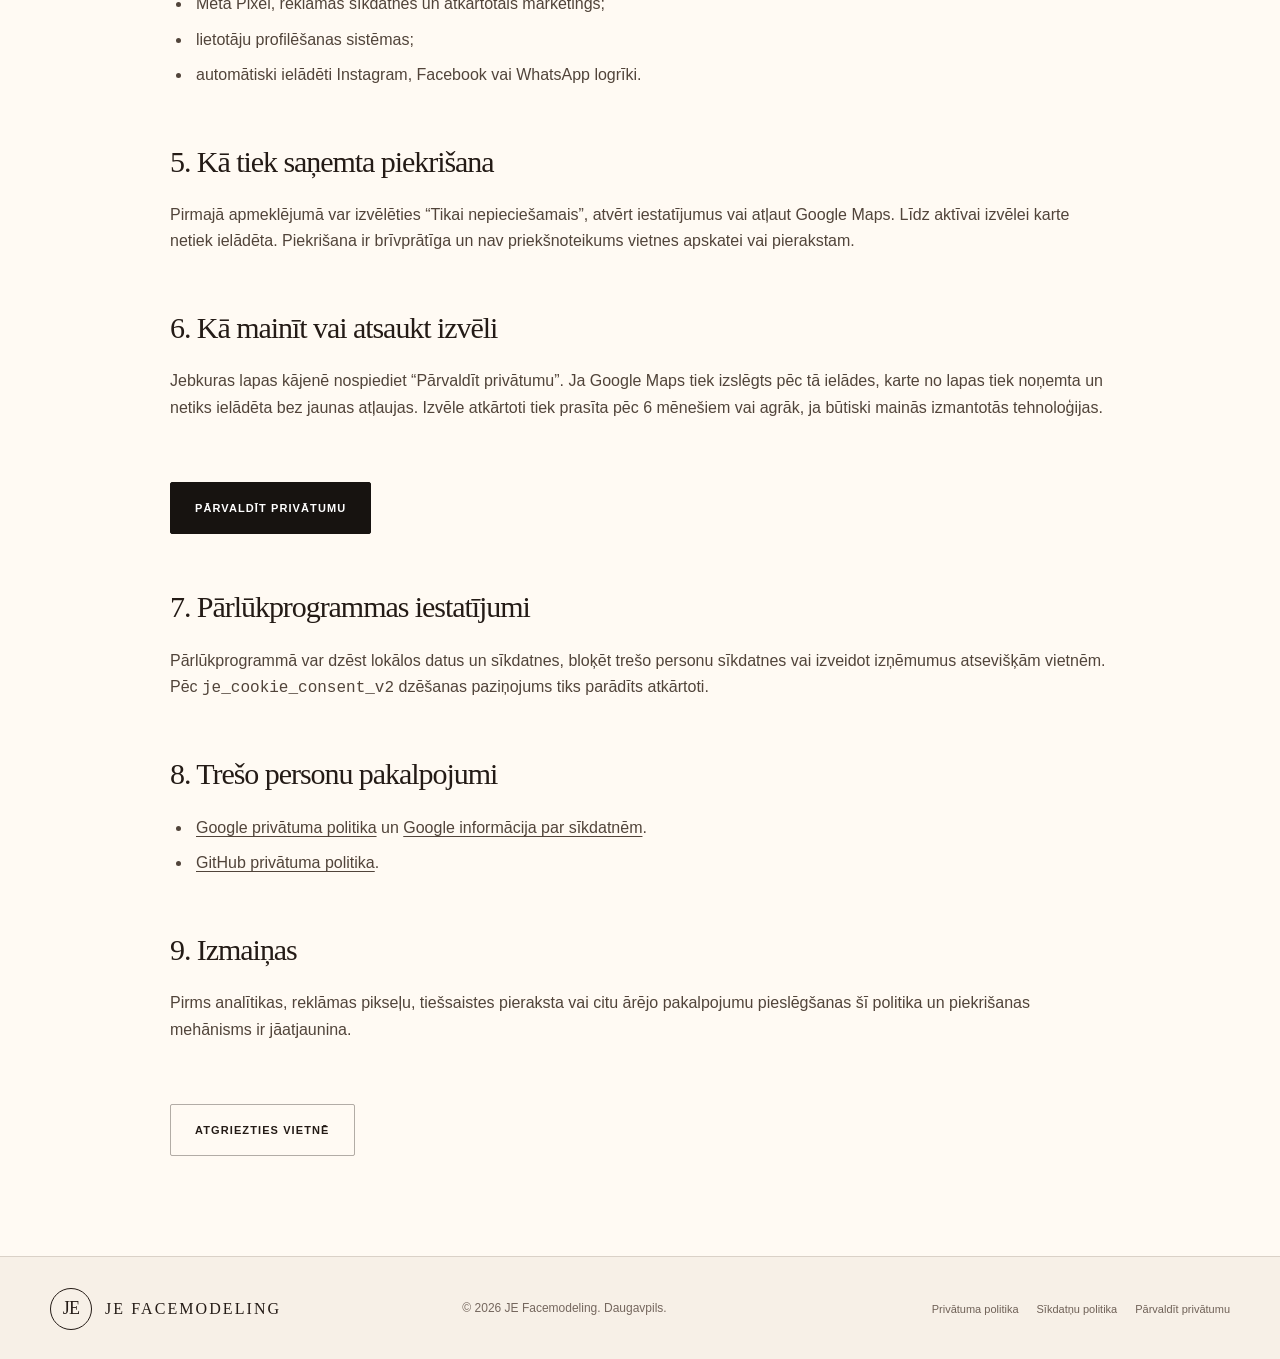
==== commit 885a30be: "Add files via upload" ====
--- a/cookies-lv.html
+++ b/cookies-lv.html
@@ -1,5 +1,38 @@
-<!doctype html><html lang="lv"><head><meta charset="utf-8"><meta name="viewport" content="width=device-width, initial-scale=1"><meta name="theme-color" content="#f7f0e7"><meta name="robots" content="index,follow"><title>Sīkdatņu politika — JE Facemodeling</title><link rel="icon" href="assets/ui/favicon.svg" type="image/svg+xml"><link rel="stylesheet" href="styles.css"><script defer src="content.js"></script><script defer src="app.js"></script></head>
-<body class="legal-page"><header class="site-header is-scrolled" data-header><a class="brand" href="lv.html" aria-label="JE Facemodeling — sākumlapa"><span class="brand-mark">JE</span><span class="brand-name">JE Facemodeling</span></a><button class="menu-toggle" type="button" aria-expanded="false" aria-controls="site-nav" data-menu-toggle><span class="sr-only">Atvērt izvēlni</span><span></span><span></span></button><nav class="site-nav" id="site-nav" aria-label="Navigācija" data-nav><a href="lv.html#about">Par mani</a><a href="lv.html#service">Pakalpojums</a><a href="lv.html#results">Rezultāti</a><a href="lv.html#contacts">Kontakti</a><span class="language-switch"><span class="is-active">LV</span><span aria-hidden="true">/</span><a href="cookies.html">RU</a></span></nav><a class="button button-small button-dark header-cta" data-booking-link href="lv.html#contacts">Pierakstīties</a></header>
-<main class="legal-main"><article class="container legal-content"><p class="eyebrow eyebrow-dark">Juridiskā informācija</p><h1>Sīkdatņu politika</h1><p class="updated">Pēdējo reizi atjaunināta 2026. gada 10. jūlijā</p><p>Šī vietne izmanto tikai minimāli nepieciešamo lokālo datu glabāšanu, un tai nav pieslēgtas reklāmas vai analītikas sistēmas.</p><h2>1. Kas tiek izmantots</h2><p>Vietne saglabā vienu tehnisku ierakstu <code>localStorage</code> krātuvē — <code>je_cookie_consent_v1</code>. Tajā ir norādīti izvēlētie iestatījumi un to saglabāšanas datums. Tas ļauj nerādīt paziņojumu katrā apmeklējuma reizē un ielādēt Google karti tikai pēc piekrišanas.</p><h2>2. Kategorijas</h2><p><strong>Nepieciešamās.</strong> Izvēlēto iestatījumu saglabāšana. Šo kategoriju nevar izslēgt vietnes saskarnē, jo bez tās izvēle netiktu saglabāta.</p><p><strong>Ārējais saturs.</strong> Google Maps. Šī kategorija pēc noklusējuma ir izslēgta un tiek ieslēgta tikai pēc jūsu izvēles.</p><h2>3. Analītika un reklāma</h2><p>Pašreizējā vietnes versijā nav uzstādīts Google Analytics, Meta Pixel, reklāmas izsekošanas rīki vai uzvedības profilēšanas sistēmas. Ja šādi rīki tiks ieviesti, privātuma politika un piekrišanas paziņojums būs jāatjaunina pirms to aktivizēšanas.</p><h2>4. Kā mainīt izvēli</h2><p>Nospiediet zemāk esošo pogu “Pārvaldīt sīkdatnes”. Vietnes lokālos datus var dzēst arī pārlūkprogrammas iestatījumos.</p><button type="button" class="button button-dark legal-back" data-cookie-settings>Pārvaldīt sīkdatnes</button><a class="button button-ghost-dark legal-back" href="lv.html">Atgriezties vietnē</a></article></main>
-<footer class="site-footer"><div class="container footer-grid"><a class="brand brand-dark" href="lv.html"><span class="brand-mark">JE</span><span class="brand-name">JE Facemodeling</span></a><p>© <span data-year></span> JE Facemodeling</p><nav><a href="privacy-lv.html">Privātums</a><a href="cookies-lv.html">Sīkdatnes</a><button type="button" class="footer-button" data-cookie-settings>Pārvaldīt sīkdatnes</button></nav></div></footer>
-<dialog class="consent-dialog" data-consent-dialog aria-labelledby="consent-title"><form method="dialog"><div class="dialog-head"><div><p class="eyebrow eyebrow-dark">Iestatījumi</p><h2 id="consent-title">Jūsu sīkdatņu izvēle</h2></div><button class="icon-button" value="cancel" aria-label="Aizvērt">×</button></div><div class="consent-option"><div><strong>Nepieciešamās</strong><p>Nepieciešamas, lai saglabātu jūsu sīkdatņu izvēli.</p></div><span class="always-on">Vienmēr ieslēgtas</span></div><label class="consent-option"><div><strong>Ārējais saturs</strong><p>Atļauj ielādēt Google Maps galvenajā lapā.</p></div><input type="checkbox" data-external-toggle><span class="switch" aria-hidden="true"></span></label><div class="dialog-actions"><button class="button button-ghost-dark" value="cancel">Atcelt</button><button class="button button-dark" value="default" data-save-consent>Saglabāt izvēli</button></div></form></dialog></body></html>+<!doctype html>
+<html lang="lv">
+<head>
+<meta charset="utf-8">
+<meta name="viewport" content="width=device-width, initial-scale=1, viewport-fit=cover">
+<meta name="theme-color" content="#f7f0e7">
+<meta name="robots" content="index,follow">
+<meta name="referrer" content="strict-origin-when-cross-origin">
+<meta http-equiv="Content-Security-Policy" content="default-src 'self'; script-src 'self'; style-src 'self' 'unsafe-inline'; img-src 'self' data:; frame-src https://www.google.com https://maps.google.com; connect-src 'self'; object-src 'none'; base-uri 'self'; form-action 'self'; upgrade-insecure-requests">
+<title>Sīkdatņu politika — JE Facemodeling</title>
+<link rel="icon" href="assets/ui/favicon.svg" type="image/svg+xml">
+<link rel="stylesheet" href="styles.css">
+<script src="content.js" defer></script><script src="app.js" defer></script>
+</head>
+<body class="legal-page">
+<header class="site-header is-scrolled" data-header>
+<a class="brand" href="lv.html" aria-label="JE Facemodeling — sākumlapa"><span class="brand-mark">JE</span><span class="brand-name">JE Facemodeling</span></a>
+<button class="menu-toggle" data-menu-toggle type="button" aria-controls="site-nav" aria-expanded="false"><span class="sr-only">Atvērt izvēlni</span><span></span><span></span></button>
+<nav class="site-nav" data-nav id="site-nav" aria-label="Navigācija"><a href="lv.html#about">Par mani</a><a href="lv.html#service">Pakalpojums</a><a href="lv.html#results">Rezultāti</a><a href="lv.html#contacts">Kontakti</a><label class="language-picker"><span class="language-picker-icon" aria-hidden="true"><svg viewBox="0 0 24 24"><circle cx="12" cy="12" r="9"></circle><path d="M3 12h18M12 3c2.6 2.5 4 5.5 4 9s-1.4 6.5-4 9c-2.6-2.5-4-5.5-4-9s1.4-6.5 4-9Z"></path></svg></span><span class="language-picker-label">Vietnes valoda</span><select data-language-select aria-label="Vietnes valoda"><option value="cookies.html" >RU</option><option value="cookies-lv.html" selected>LV</option></select><span class="language-picker-chevron" aria-hidden="true"></span></label></nav>
+<a class="button button-small button-dark header-cta" data-booking-link href="lv.html#contacts">Pierakstīties</a>
+</header>
+<main class="legal-main"><article class="container legal-content"><p class="eyebrow eyebrow-dark">Juridiskā informācija</p><h1>Sīkdatņu politika</h1><p class="updated">Pēdējo reizi atjaunināta: 2026. gada 10. jūlijā</p>
+<p class="legal-lead">Vietne izmanto minimālu lokālo glabāšanu. Analītikas, reklāmas un profilēšanas rīki nav uzstādīti. Google Maps tiek ielādēts tikai pēc atsevišķas lietotāja izvēles.</p>
+<div class="legal-callout"><strong>Noklusējuma princips</strong><p>Līdz piekrišanas saņemšanai ārējā karte netiek pieslēgta un pieprasījums Google netiek nosūtīts. Atteikums neierobežo pārējās vietnes izmantošanu.</p></div>
+<h2>1. Kas ir sīkdatnes un līdzīgas tehnoloģijas</h2><p>Sīkdatne ir neliels fails, ko saglabā pārlūkprogramma. Līdzīgi darbojas pārlūkprogrammas lokālā krātuve (<code>localStorage</code>). Latvijas noteikumi paredz piekrišanu pirms nebūtiskas informācijas saglabāšanas lietotāja ierīcē vai piekļūšanas tai; stingri nepieciešamām darbībām ir piemērojams izņēmums.</p>
+<h2>2. Ko izmanto šī vietne</h2>
+<div class="legal-table-wrap"><table class="legal-table"><thead><tr><th>Nosaukums / tehnoloģija</th><th>Nodrošinātājs</th><th>Kategorija un nolūks</th><th>Termiņš</th></tr></thead><tbody><tr><td><code>je_cookie_consent_v2</code><br><small>localStorage</small></td><td>JE Facemodeling</td><td><strong>Nepieciešamā.</strong> Saglabā lietotāja izvēli par Google Maps un izvēles datumu. Bez šī ieraksta paziņojums būtu jārāda katrā apmeklējumā.</td><td>6 mēneši</td></tr><tr><td>Google Maps sīkdatnes un lokālā glabāšana; to sastāvs var atšķirties atkarībā no reģiona, Google konta un iestatījumiem</td><td>Google</td><td><strong>Ārējais saturs.</strong> Interaktīvas kartes un maršruta attēlošana. Tiek ielādēts tikai pēc piekrišanas.</td><td>Saskaņā ar Google noteikumiem; dzēšamas pārlūkprogrammas vai Google konta iestatījumos</td></tr></tbody></table></div>
+<h2>3. Hostings un servera žurnāli</h2><p>Vietne ir izvietota GitHub Pages. Tie nav vietnes sīkdatņu dati, tomēr, apmeklējot vietni, GitHub drošības nolūkos reģistrē IP adresi un tehnisko informāciju. Šī apstrāde notiek GitHub pusē un ir aprakstīta GitHub privātuma politikā.</p>
+<h2>4. Kas netiek izmantots</h2><ul class="legal-list"><li>Google Analytics vai citas tīmekļa analītikas sistēmas;</li><li>Meta Pixel, reklāmas sīkdatnes un atkārtotais mārketings;</li><li>lietotāju profilēšanas sistēmas;</li><li>automātiski ielādēti Instagram, Facebook vai WhatsApp logrīki.</li></ul>
+<h2>5. Kā tiek saņemta piekrišana</h2><p>Pirmajā apmeklējumā var izvēlēties “Tikai nepieciešamais”, atvērt iestatījumus vai atļaut Google Maps. Līdz aktīvai izvēlei karte netiek ielādēta. Piekrišana ir brīvprātīga un nav priekšnoteikums vietnes apskatei vai pierakstam.</p>
+<h2>6. Kā mainīt vai atsaukt izvēli</h2><p>Jebkuras lapas kājenē nospiediet “Pārvaldīt privātumu”. Ja Google Maps tiek izslēgts pēc tā ielādes, karte no lapas tiek noņemta un netiks ielādēta bez jaunas atļaujas. Izvēle atkārtoti tiek prasīta pēc 6 mēnešiem vai agrāk, ja būtiski mainās izmantotās tehnoloģijas.</p><button class="button button-dark legal-back" data-cookie-settings type="button">Pārvaldīt privātumu</button>
+<h2>7. Pārlūkprogrammas iestatījumi</h2><p>Pārlūkprogrammā var dzēst lokālos datus un sīkdatnes, bloķēt trešo personu sīkdatnes vai izveidot izņēmumus atsevišķām vietnēm. Pēc <code>je_cookie_consent_v2</code> dzēšanas paziņojums tiks parādīts atkārtoti.</p>
+<h2>8. Trešo personu pakalpojumi</h2><ul class="legal-list"><li><a href="https://policies.google.com/privacy" target="_blank" rel="noopener noreferrer">Google privātuma politika</a> un <a href="https://policies.google.com/technologies/cookies" target="_blank" rel="noopener noreferrer">Google informācija par sīkdatnēm</a>.</li><li><a href="https://docs.github.com/site-policy/privacy-policies/github-privacy-statement" target="_blank" rel="noopener noreferrer">GitHub privātuma politika</a>.</li></ul>
+<h2>9. Izmaiņas</h2><p>Pirms analītikas, reklāmas pikseļu, tiešsaistes pieraksta vai citu ārējo pakalpojumu pieslēgšanas šī politika un piekrišanas mehānisms ir jāatjaunina.</p>
+<a class="button button-ghost-dark legal-back" href="lv.html">Atgriezties vietnē</a></article></main>
+<footer class="site-footer"><div class="container footer-grid"><a class="brand brand-dark" href="lv.html"><span class="brand-mark">JE</span><span class="brand-name">JE Facemodeling</span></a><p>© <span data-year></span> JE Facemodeling. Daugavpils.</p><nav aria-label="Juridiskā informācija"><a href="privacy-lv.html">Privātuma politika</a><a href="cookies-lv.html">Sīkdatņu politika</a><button class="footer-button" data-cookie-settings type="button">Pārvaldīt privātumu</button></nav></div></footer>
+<dialog class="consent-dialog" data-consent-dialog aria-labelledby="consent-title"><form method="dialog"><div class="dialog-head"><div><p class="eyebrow eyebrow-dark">Iestatījumi</p><h2 id="consent-title">Jūsu privātuma izvēle</h2></div><button class="icon-button" value="cancel" aria-label="Aizvērt">×</button></div><div class="consent-option"><div><strong>Nepieciešamā lokālā glabāšana</strong><p>Saglabā jūsu izvēli 6 mēnešus.</p></div><span class="always-on">Vienmēr ieslēgta</span></div><label class="consent-option"><div><strong>Google Maps</strong><p>Atļauj ielādēt Google ārējo karti galvenajā lapā.</p></div><input type="checkbox" data-external-toggle><span class="switch" aria-hidden="true"></span></label><div class="dialog-actions"><button class="button button-ghost-dark" value="cancel">Atcelt</button><button class="button button-dark" value="default" data-save-consent>Saglabāt izvēli</button></div></form></dialog>
+</body></html>
--- a/styles.css
+++ b/styles.css
@@ -649,3 +649,595 @@
   .contacts-copy h2 { font-size: clamp(40px, 11vw, 49px); line-height: 1.04; }
   .contacts-intro { font-size: 14px; }
 }
+
+/* --- v4: mobile-first polish and responsive navigation --- */
+@media (max-width: 820px) {
+  :root { --header-h: 68px; }
+  html { scroll-padding-top: 72px; }
+
+  .site-header,
+  .site-header.is-scrolled {
+    height: 68px;
+    padding-inline: 18px;
+  }
+  .site-header .brand,
+  .site-header .menu-toggle { position: relative; z-index: 102; }
+  .brand { gap: 10px; }
+  .brand-mark { width: 38px; height: 38px; font-size: 17px; }
+  .brand-name { font-size: 12px; letter-spacing: .105em; }
+  .menu-toggle { z-index: 103; }
+
+  .site-nav {
+    inset: 0;
+    z-index: 100;
+    justify-content: flex-start;
+    align-items: stretch;
+    gap: 0;
+    padding: max(104px, calc(env(safe-area-inset-top) + 90px)) 26px 38px;
+    overflow-y: auto;
+    background:
+      radial-gradient(circle at 100% 0%, rgba(200,154,98,.15), transparent 34%),
+      #171310;
+    transform: translateY(-10px);
+  }
+  .site-nav::before {
+    content: "Навигация";
+    margin: 0 0 14px;
+    color: var(--gold-light);
+    font: 600 10px/1 var(--sans);
+    letter-spacing: .2em;
+    text-transform: uppercase;
+  }
+  html[lang="lv"] .site-nav::before { content: "Navigācija"; }
+  .site-nav > a {
+    display: flex;
+    align-items: center;
+    min-height: 58px;
+    padding: 0 2px;
+    border-bottom: 1px solid rgba(255,255,255,.12);
+    font: 400 clamp(25px, 7.2vw, 34px)/1 var(--serif);
+    letter-spacing: -.02em;
+  }
+  .site-nav > a::after {
+    content: "↗";
+    position: static;
+    width: auto;
+    height: auto;
+    margin-left: auto;
+    background: none;
+    color: rgba(228,195,145,.72);
+    font: 400 16px/1 var(--sans);
+    transform: none;
+  }
+  .site-nav .language-switch {
+    align-self: flex-start;
+    margin-top: 24px;
+    padding-top: 20px;
+    gap: 10px;
+    border-top-color: rgba(255,255,255,.12);
+  }
+
+  .hero {
+    min-height: 0;
+    height: auto;
+  }
+  .hero-media {
+    inset: 0;
+    background-position: 70% 50%;
+    transform: scale(1.01);
+    animation-duration: 20s;
+  }
+  .hero-shade {
+    background:
+      linear-gradient(0deg, rgba(15,11,9,.98) 0%, rgba(17,12,9,.88) 38%, rgba(18,13,10,.54) 68%, rgba(18,13,10,.35) 100%),
+      linear-gradient(90deg, rgba(15,11,9,.78), rgba(15,11,9,.2));
+  }
+  .hero-inner {
+    min-height: 620px;
+    align-items: flex-end;
+    padding-top: 108px;
+    padding-bottom: 38px;
+  }
+  .hero-copy { max-width: 510px; margin: 0; }
+  .hero .eyebrow { margin-bottom: 13px; font-size: 9px; letter-spacing: .18em; }
+  .hero h1 {
+    max-width: 10ch;
+    font-size: clamp(43px, 11.7vw, 61px);
+    line-height: .94;
+    letter-spacing: -.035em;
+  }
+  .hero-subtitle { margin: 18px 0 8px; font-size: 19px; }
+  .hero-description { max-width: 440px; font-size: 13px; line-height: 1.55; }
+  .hero-actions {
+    width: 100%;
+    margin-top: 22px;
+    display: grid;
+    grid-template-columns: minmax(0, 1.15fr) minmax(0, .85fr);
+    gap: 10px;
+  }
+  .hero-actions .button {
+    min-height: 48px;
+    padding-inline: 15px;
+    gap: 12px;
+    font-size: 9px;
+    letter-spacing: .08em;
+  }
+  .hero-stats { position: relative; inset: auto; }
+  .stats-grid { min-height: 0; grid-template-columns: repeat(2, 1fr); }
+  .stat {
+    min-height: 104px;
+    padding: 20px 18px;
+    align-items: flex-start;
+  }
+  .stat:first-child { padding-left: 18px; }
+  .stat-icon { display: none; }
+  .stat strong { font-size: 18px; line-height: 1.1; }
+  .stat span:last-child { margin-top: 7px; font-size: 10px; line-height: 1.35; }
+
+  .about-grid { gap: 40px; }
+  .portrait-card {
+    width: min(72vw, 320px);
+    margin-inline: auto;
+  }
+  .portrait-card img {
+    aspect-ratio: 4 / 5;
+    max-height: 400px;
+    object-position: 50% 38%;
+  }
+  .portrait-card figcaption {
+    right: -14px;
+    bottom: 20px;
+    padding: 12px 14px;
+  }
+  .portrait-card figcaption span { font-size: 18px; }
+  .about-copy { margin-top: 0; }
+  .about-copy h2 { font-size: clamp(39px, 10.5vw, 54px); }
+
+  .results-grid {
+    width: min(100%, 440px);
+    margin-inline: auto;
+    gap: 34px;
+  }
+  .result-card,
+  .result-card:last-child { width: 100%; margin-inline: 0; }
+  .compare { aspect-ratio: 4 / 5; }
+  .compare img { object-position: center 50%; }
+  .result-card:nth-child(2) .compare img,
+  .result-card:nth-child(3) .compare img { transform: scale(1.035); }
+  .result-caption { padding-top: 14px; }
+  .result-caption span { font-size: 20px; }
+
+  .contacts-card { min-height: 0; }
+  .contacts-copy { padding: 44px 26px; }
+  .contacts-copy h2 { max-width: 10ch; font-size: clamp(40px, 10.5vw, 52px); }
+  .contact-details { grid-template-columns: 1fr 1fr; }
+  .map-shell,
+  .map-shell iframe { min-height: 320px; }
+}
+
+@media (max-width: 560px) {
+  .container { width: calc(100% - 30px); }
+  .section { padding: 64px 0; }
+  .site-header,
+  .site-header.is-scrolled { padding-inline: 14px; }
+  .brand-name { font-size: 11px; }
+
+  .hero-inner {
+    min-height: 590px;
+    padding-top: 98px;
+    padding-bottom: 30px;
+  }
+  .hero h1 { font-size: clamp(41px, 12.4vw, 56px); }
+  .hero-description { max-width: 35ch; }
+  .hero-actions { grid-template-columns: 1fr; gap: 9px; max-width: 360px; }
+  .hero-actions .button { min-height: 46px; }
+  .hero-actions .button-ghost {
+    min-height: 40px;
+    border-color: rgba(255,255,255,.34);
+  }
+  .stats-grid { min-height: 0; }
+  .stat { min-height: 96px; padding: 17px 15px; }
+  .stat:first-child { padding-left: 15px; }
+  .stat strong { font-size: 16px; }
+
+  .portrait-card { width: min(76vw, 285px); }
+  .portrait-card img { max-height: 355px; }
+  .portrait-card::before { inset: -8px 8px 8px -8px; }
+  .portrait-card figcaption { right: -9px; bottom: 16px; }
+
+  .service-visual,
+  .gift-stage { min-height: 350px; }
+  .gift-stage { padding: 34px 18px 28px; }
+  .gift-message h3 { font-size: clamp(34px, 10vw, 46px); }
+
+  .process-list { gap: 10px; }
+  .process-list li,
+  .process-list li:nth-child(n+4) { border: 1px solid var(--line); }
+  .process-list li { padding: 21px; }
+
+  .section-heading-split > p { font-size: 13px; }
+  .compare { aspect-ratio: 4 / 4.85; }
+  .compare-label { top: 12px; padding: 5px 8px; }
+  .compare-label-before { left: 12px; }
+  .compare-label-after { right: 12px; }
+  .compare-handle { width: 42px; height: 42px; }
+
+  .contacts-copy { padding: 38px 22px; }
+  .contacts-copy h2 { font-size: clamp(38px, 10.8vw, 47px); }
+  .contact-details { grid-template-columns: 1fr; }
+  .social-block { margin-top: 24px; }
+  .map-card { padding: 10px; }
+  .map-shell,
+  .map-shell iframe { min-height: 270px; }
+}
+
+@media (max-width: 380px) {
+  .brand-name { display: none; }
+  .hero-inner { min-height: 560px; }
+  .hero-description { display: none; }
+  .hero-subtitle { margin-bottom: 0; }
+  .hero h1 { font-size: 42px; }
+  .stat { min-height: 90px; padding-inline: 12px; }
+  .stat:first-child { padding-left: 12px; }
+  .stat strong { font-size: 15px; }
+}
+
+
+/* =========================================================
+   v5 — final editorial pass: wider hero, language picker,
+   uniform stats, refined contacts, and mobile QA
+   ========================================================= */
+
+/* Accessible native language picker */
+.language-switch { display: none !important; }
+.language-picker {
+  position: relative;
+  display: inline-flex;
+  align-items: center;
+  min-width: 76px;
+  height: 36px;
+  color: inherit;
+  border: 1px solid rgba(255,255,255,.28);
+  border-radius: 999px;
+  background: rgba(255,255,255,.055);
+  transition: border-color .25s ease, background .25s ease, transform .25s ease;
+}
+.language-picker:hover { border-color: rgba(228,195,145,.68); background: rgba(255,255,255,.1); transform: translateY(-1px); }
+.language-picker-icon { position: absolute; left: 10px; width: 14px; height: 14px; pointer-events: none; }
+.language-picker-icon svg { display: block; width: 100%; height: 100%; fill: none; stroke: currentColor; stroke-width: 1.35; }
+.language-picker-label { display: none; }
+.language-picker select {
+  width: 100%; height: 100%; margin: 0; padding: 0 29px 0 30px;
+  appearance: none; -webkit-appearance: none;
+  border: 0; outline: 0; border-radius: inherit;
+  background: transparent; color: inherit;
+  font: 700 10px/1 var(--sans); letter-spacing: .1em;
+  cursor: pointer;
+}
+.language-picker select option { color: #241b16; background: #fffaf3; }
+.language-picker-chevron {
+  position: absolute; right: 11px; top: 50%; width: 6px; height: 6px;
+  border-right: 1px solid currentColor; border-bottom: 1px solid currentColor;
+  transform: translateY(-67%) rotate(45deg); pointer-events: none;
+}
+.site-header.is-scrolled .language-picker,
+.legal-page .language-picker { border-color: rgba(68,48,35,.22); background: rgba(255,255,255,.58); }
+
+/* Hero: use a purpose-built wider canvas rather than zooming the source image */
+.hero { min-height: 720px; height: clamp(720px, 92svh, 840px); }
+.hero-media {
+  background-image: url('assets/hero-massage-wide.webp');
+  background-position: center center;
+  background-size: cover;
+  transform: scale(1.002);
+  animation: hero-v5-breathe 24s ease-in-out infinite alternate;
+}
+@keyframes hero-v5-breathe { to { transform: scale(1.014) translate3d(-.08%, -.06%, 0); } }
+.hero-shade {
+  background:
+    linear-gradient(90deg, rgba(20,15,12,.97) 0%, rgba(20,15,12,.94) 26%, rgba(20,15,12,.72) 43%, rgba(20,15,12,.14) 69%, rgba(20,15,12,.06) 100%),
+    linear-gradient(0deg, rgba(15,11,9,.72) 0%, rgba(15,11,9,.05) 42%);
+}
+.hero-inner { padding-top: 78px; }
+.hero-copy { max-width: 505px; margin-top: -6px; }
+.hero h1 { max-width: 8.2ch; font-size: clamp(54px, 4.65vw, 75px); line-height: .98; letter-spacing: -.028em; }
+.hero-subtitle { margin-top: 23px; font-size: 20px; }
+.hero-description { max-width: 410px; font-size: 14px; line-height: 1.65; }
+.hero-actions { margin-top: 28px; }
+.hero-actions .button { min-width: 176px; }
+.hero-stats { background: rgba(17,13,10,.66); backdrop-filter: blur(12px); -webkit-backdrop-filter: blur(12px); }
+.stats-grid { min-height: 106px; }
+.stat { gap: 14px; padding: 21px 22px; }
+.stat:first-child { padding-left: 22px; }
+.stat-icon { width: 34px; height: 34px; font-size: 12px; }
+.stat-copy {
+  margin: 0;
+  color: rgba(255,255,255,.86);
+  font: 400 13px/1.42 var(--sans);
+  letter-spacing: .005em;
+}
+
+/* About: balanced portrait size, especially on mobile */
+.portrait-card img { object-position: 50% 44%; }
+
+/* Result cards must remain visually identical */
+.result-card:nth-child(2) .compare img,
+.result-card:nth-child(3) .compare img { transform: none !important; }
+.compare { aspect-ratio: 4 / 5; }
+
+/* Contacts: clearer hierarchy, less copy, more room for Latvian */
+.contacts-section { padding: 96px 0; }
+.contacts-card { grid-template-columns: minmax(0, 1.04fr) minmax(0, .96fr); min-height: 470px; }
+.contacts-copy { padding: clamp(48px, 4.6vw, 68px); }
+.contacts-copy::after { display: none; }
+.contact-heading-row { min-height: 18px; margin-bottom: 13px; }
+.contact-heading-row .eyebrow { margin: 0; }
+.contact-monogram { display: none !important; }
+.contacts-copy h2 {
+  max-width: none;
+  margin-bottom: 16px;
+  font-size: clamp(43px, 3.55vw, 56px);
+  line-height: 1.03;
+  letter-spacing: -.035em;
+  text-wrap: balance;
+}
+html[lang="lv"] .contacts-copy h2 { font-size: clamp(40px, 3.25vw, 51px); letter-spacing: -.04em; }
+.contacts-intro { max-width: 390px; font-size: 14px; line-height: 1.58; }
+.contact-actions { margin: 27px 0 31px; gap: 20px; }
+.contact-details { padding-top: 21px; }
+.contact-detail { min-height: 82px; }
+.map-card { padding: 14px; }
+.map-shell, .map-shell iframe { min-height: 350px; }
+
+/* Disable the obstructive floating CTA: the page already has enough booking points */
+.mobile-booking { display: none !important; }
+.site-footer { padding-bottom: 30px; }
+
+@media (max-width: 1150px) and (min-width: 821px) {
+  .hero { min-height: 700px; }
+  .hero h1 { font-size: clamp(52px, 5.1vw, 68px); }
+  .hero-copy { max-width: 455px; }
+  .hero-media { background-position: 52% center; }
+  .contacts-card { grid-template-columns: 1fr 1fr; }
+  .contacts-copy h2 { font-size: 43px; }
+  html[lang="lv"] .contacts-copy h2 { font-size: 39px; }
+}
+
+@media (max-width: 820px) {
+  /* Elegant right-side drawer rather than an oversized full-screen list */
+  .site-nav {
+    inset: 0 0 0 auto;
+    width: min(88vw, 390px);
+    height: 100dvh;
+    padding: max(96px, calc(env(safe-area-inset-top) + 82px)) 24px 30px;
+    background: radial-gradient(circle at 100% 0%, rgba(200,154,98,.14), transparent 34%), #171310;
+    opacity: 1;
+    visibility: hidden;
+    transform: translateX(104%);
+    transition: transform .38s cubic-bezier(.2,.8,.2,1), visibility .38s ease;
+    box-shadow: none;
+  }
+  .site-nav.is-open {
+    visibility: visible;
+    transform: translateX(0);
+    box-shadow: -100vw 0 0 100vw rgba(12,9,7,.58), -28px 0 70px rgba(0,0,0,.25);
+  }
+  .site-nav::before { margin-bottom: 9px; }
+  .site-nav > a {
+    min-height: 52px;
+    font-size: clamp(23px, 6.4vw, 29px);
+  }
+  .site-nav .language-picker {
+    width: 100%; height: 48px; margin-top: 24px;
+    border-color: rgba(255,255,255,.18);
+    border-radius: 10px;
+  }
+  .site-nav .language-picker-label {
+    display: block; margin-left: 36px; color: rgba(255,255,255,.56);
+    font: 500 11px/1 var(--sans); letter-spacing: .08em;
+  }
+  .site-nav .language-picker select {
+    position: absolute; inset: 0; padding-left: 0; padding-right: 38px;
+    color: transparent; text-align: right;
+  }
+  .site-nav .language-picker select option { color: #241b16; }
+  .site-nav .language-picker::after {
+    content: attr(data-current-lang);
+  }
+  .site-nav .language-picker-icon { left: 14px; }
+  .site-nav .language-picker-chevron { right: 16px; }
+  .site-nav .language-picker select { color: #fff; padding-left: 70%; }
+
+  .hero { min-height: 0; height: auto; }
+  .hero-media {
+    background-image: url('assets/hero-massage-mobile.webp');
+    background-position: center top;
+    background-size: cover;
+    transform: none;
+    animation: none;
+  }
+  .hero-shade {
+    background:
+      linear-gradient(0deg, rgba(15,11,9,.99) 0%, rgba(15,11,9,.95) 35%, rgba(15,11,9,.63) 58%, rgba(15,11,9,.18) 78%, rgba(15,11,9,.08) 100%),
+      linear-gradient(90deg, rgba(15,11,9,.35), rgba(15,11,9,.05));
+  }
+  .hero-inner {
+    min-height: 590px;
+    align-items: flex-end;
+    padding-top: 92px;
+    padding-bottom: 31px;
+  }
+  .hero-copy { max-width: 470px; }
+  .hero h1 { max-width: 9ch; font-size: clamp(43px, 11.6vw, 57px); line-height: .97; }
+  .hero-subtitle { margin: 16px 0 7px; font-size: 18px; }
+  .hero-description { max-width: 39ch; font-size: 13px; line-height: 1.5; }
+  .hero-actions {
+    width: min(100%, 370px);
+    display: grid;
+    grid-template-columns: 1fr 1fr;
+    gap: 9px;
+    margin-top: 20px;
+  }
+  .hero-actions .button { min-width: 0; min-height: 45px; padding: 0 13px; gap: 11px; font-size: 9px; }
+  .hero-stats { background: #171310; }
+  .stats-grid { grid-template-columns: repeat(2, 1fr); }
+  .stat { min-height: 88px; padding: 17px 15px; border-bottom: 1px solid var(--white-line); }
+  .stat:nth-child(2) { border-right: 0; }
+  .stat:nth-child(n+3) { border-bottom: 0; }
+  .stat:first-child { padding-left: 15px; }
+  .stat-icon { display: none; }
+  .stat-copy { font-size: 12px; line-height: 1.38; }
+
+  .portrait-card { width: min(62vw, 260px); }
+  .portrait-card img { max-height: 325px; aspect-ratio: 4/5; }
+  .portrait-card figcaption { display: none; }
+  .about-grid { gap: 34px; }
+
+  .contacts-section { padding: 70px 0; }
+  .contacts-card { grid-template-columns: 1fr; }
+  .contacts-copy { padding: 42px 28px; }
+  .contacts-copy h2 { max-width: 12ch; font-size: clamp(38px, 9.5vw, 48px); }
+  html[lang="lv"] .contacts-copy h2 { max-width: 13ch; font-size: clamp(35px, 8.7vw, 44px); }
+  .contacts-intro { max-width: 32ch; }
+  .map-shell, .map-shell iframe { min-height: 290px; }
+}
+
+@media (max-width: 560px) {
+  .site-header, .site-header.is-scrolled { padding-inline: 15px; }
+  .brand-mark { width: 36px; height: 36px; }
+  .brand-name { font-size: 10.5px; }
+  .header-cta { display: none; }
+
+  .hero-inner { min-height: 555px; padding-top: 82px; padding-bottom: 25px; }
+  .hero h1 { font-size: clamp(41px, 12vw, 52px); }
+  .hero .eyebrow { margin-bottom: 10px; }
+  .hero-description { font-size: 12.5px; }
+  .hero-actions { max-width: none; }
+  .hero-actions .button { letter-spacing: .065em; }
+  .stats-grid { width: 100%; }
+  .stat { min-height: 82px; padding: 14px 13px; }
+  .stat:first-child { padding-left: 13px; }
+  .stat-copy { font-size: 11.5px; }
+
+  .portrait-card { width: min(60vw, 230px); }
+  .portrait-card img { max-height: 288px; }
+  .about-copy h2 { font-size: clamp(36px, 9.8vw, 46px); }
+
+  .results-grid { gap: 28px; }
+  .compare { aspect-ratio: 4 / 5; }
+
+  .contacts-copy { padding: 36px 22px; }
+  .contacts-copy h2 { font-size: clamp(35px, 9.3vw, 43px); line-height: 1.02; }
+  html[lang="lv"] .contacts-copy h2 { font-size: clamp(32px, 8.5vw, 39px); }
+  .contact-actions { display: grid; align-items: stretch; gap: 17px; }
+  .contact-actions .button { width: 100%; }
+  .contact-phone { padding-left: 2px; }
+  .contact-details { grid-template-columns: 1fr; }
+  .contact-detail { min-height: 74px; }
+  .map-card-head { padding-inline: 5px; }
+}
+
+@media (max-width: 370px) {
+  .hero-inner { min-height: 530px; }
+  .hero h1 { font-size: 40px; }
+  .hero-description { display: none; }
+  .hero-actions { margin-top: 17px; }
+  .stat-copy { font-size: 11px; }
+  .contacts-copy h2 { font-size: 34px; }
+  html[lang="lv"] .contacts-copy h2 { font-size: 31px; }
+}
+
+/* v6: production-grade legal pages and consent clarity */
+.legal-content { max-width: 940px; }
+.legal-content > h1 { max-width: 11ch; }
+.legal-lead {
+  max-width: 760px;
+  margin: 28px 0 30px;
+  color: var(--ink) !important;
+  font-family: var(--serif);
+  font-size: clamp(21px, 2.4vw, 29px);
+  line-height: 1.45;
+}
+.legal-callout {
+  margin: 30px 0 34px;
+  padding: 24px 26px;
+  border: 1px solid rgba(174, 125, 75, .3);
+  border-left: 4px solid var(--gold);
+  background: #f5eadc;
+}
+.legal-callout strong { display: block; margin-bottom: 5px; font-size: 14px; letter-spacing: .04em; }
+.legal-callout p { margin: 0; }
+.legal-toc {
+  display: grid;
+  grid-template-columns: repeat(3, minmax(0, 1fr));
+  gap: 1px;
+  margin: 35px 0 58px;
+  border: 1px solid var(--line);
+  background: var(--line);
+}
+.legal-toc a {
+  padding: 15px 17px;
+  background: var(--paper);
+  color: var(--ink-soft);
+  text-decoration: none;
+  font-size: 12px;
+  transition: color .25s ease, background .25s ease;
+}
+.legal-toc a:hover { color: var(--ink); background: #f7eee3; }
+.legal-card {
+  padding: 26px 28px;
+  border: 1px solid var(--line);
+  background: #fffaf5;
+}
+.legal-card p { margin: 0 0 9px; }
+.legal-card p:last-child { margin-bottom: 0; }
+.legal-list { padding-left: 22px; }
+.legal-list li { margin: 9px 0; padding-left: 4px; }
+.legal-table-wrap {
+  margin: 22px 0 30px;
+  overflow-x: auto;
+  border: 1px solid var(--line);
+  background: #fffaf5;
+  -webkit-overflow-scrolling: touch;
+}
+.legal-table { width: 100%; min-width: 720px; border-collapse: collapse; font-size: 13px; line-height: 1.55; }
+.legal-table th, .legal-table td { padding: 16px 18px; border-right: 1px solid var(--line); border-bottom: 1px solid var(--line); text-align: left; vertical-align: top; }
+.legal-table th:last-child, .legal-table td:last-child { border-right: 0; }
+.legal-table tr:last-child td { border-bottom: 0; }
+.legal-table th { color: var(--ink); background: #efe1d1; font-size: 11px; letter-spacing: .06em; text-transform: uppercase; }
+.legal-table td { color: var(--ink-soft); }
+.legal-table code { white-space: nowrap; }
+.legal-sources { margin-top: 56px; padding-top: 8px; border-top: 1px solid var(--line); }
+.legal-sources h2 { margin-top: 32px; }
+.legal-sources a { color: #8d6037; text-underline-offset: 3px; }
+.legal-content a:not(.button) { text-underline-offset: 3px; }
+.legal-content h2[id] { scroll-margin-top: 92px; }
+
+.cookie-actions .button-cookie-primary,
+.cookie-actions .button-cookie-secondary { min-width: 140px; }
+.button-cookie-secondary:hover { --btn-bg: rgba(255,255,255,.09); --btn-color:#fff; --btn-border:rgba(255,255,255,.58); }
+
+@media (max-width: 820px) {
+  .legal-main { padding: 112px 0 72px; }
+  .legal-content h1 { font-size: clamp(42px, 12vw, 62px); }
+  .legal-content h2 { margin-top: 40px; font-size: 27px; line-height: 1.2; }
+  .legal-toc { grid-template-columns: 1fr 1fr; margin-bottom: 44px; }
+  .legal-callout, .legal-card { padding: 20px; }
+  .legal-table { min-width: 650px; }
+  .cookie-banner { grid-template-columns: 1fr; gap: 16px; left: 12px; right: 12px; bottom: 12px; }
+  .cookie-actions { display: grid; grid-template-columns: 1fr 1fr; }
+  .cookie-actions .button { width: 100%; min-width: 0; }
+  .cookie-actions .button-cookie-settings { grid-column: 1 / -1; grid-row: 2; }
+}
+
+@media (max-width: 480px) {
+  .legal-toc { grid-template-columns: 1fr; }
+  .legal-callout { border-left-width: 3px; }
+  .legal-content h2 { font-size: 24px; }
+  .legal-table { min-width: 610px; font-size: 12px; }
+  .legal-table th, .legal-table td { padding: 13px 14px; }
+  .cookie-actions { grid-template-columns: 1fr; }
+  .cookie-actions .button-cookie-settings { grid-column: auto; grid-row: auto; }
+  .consent-dialog form { padding: 24px 20px; }
+  .dialog-head h2 { font-size: 30px; }
+}
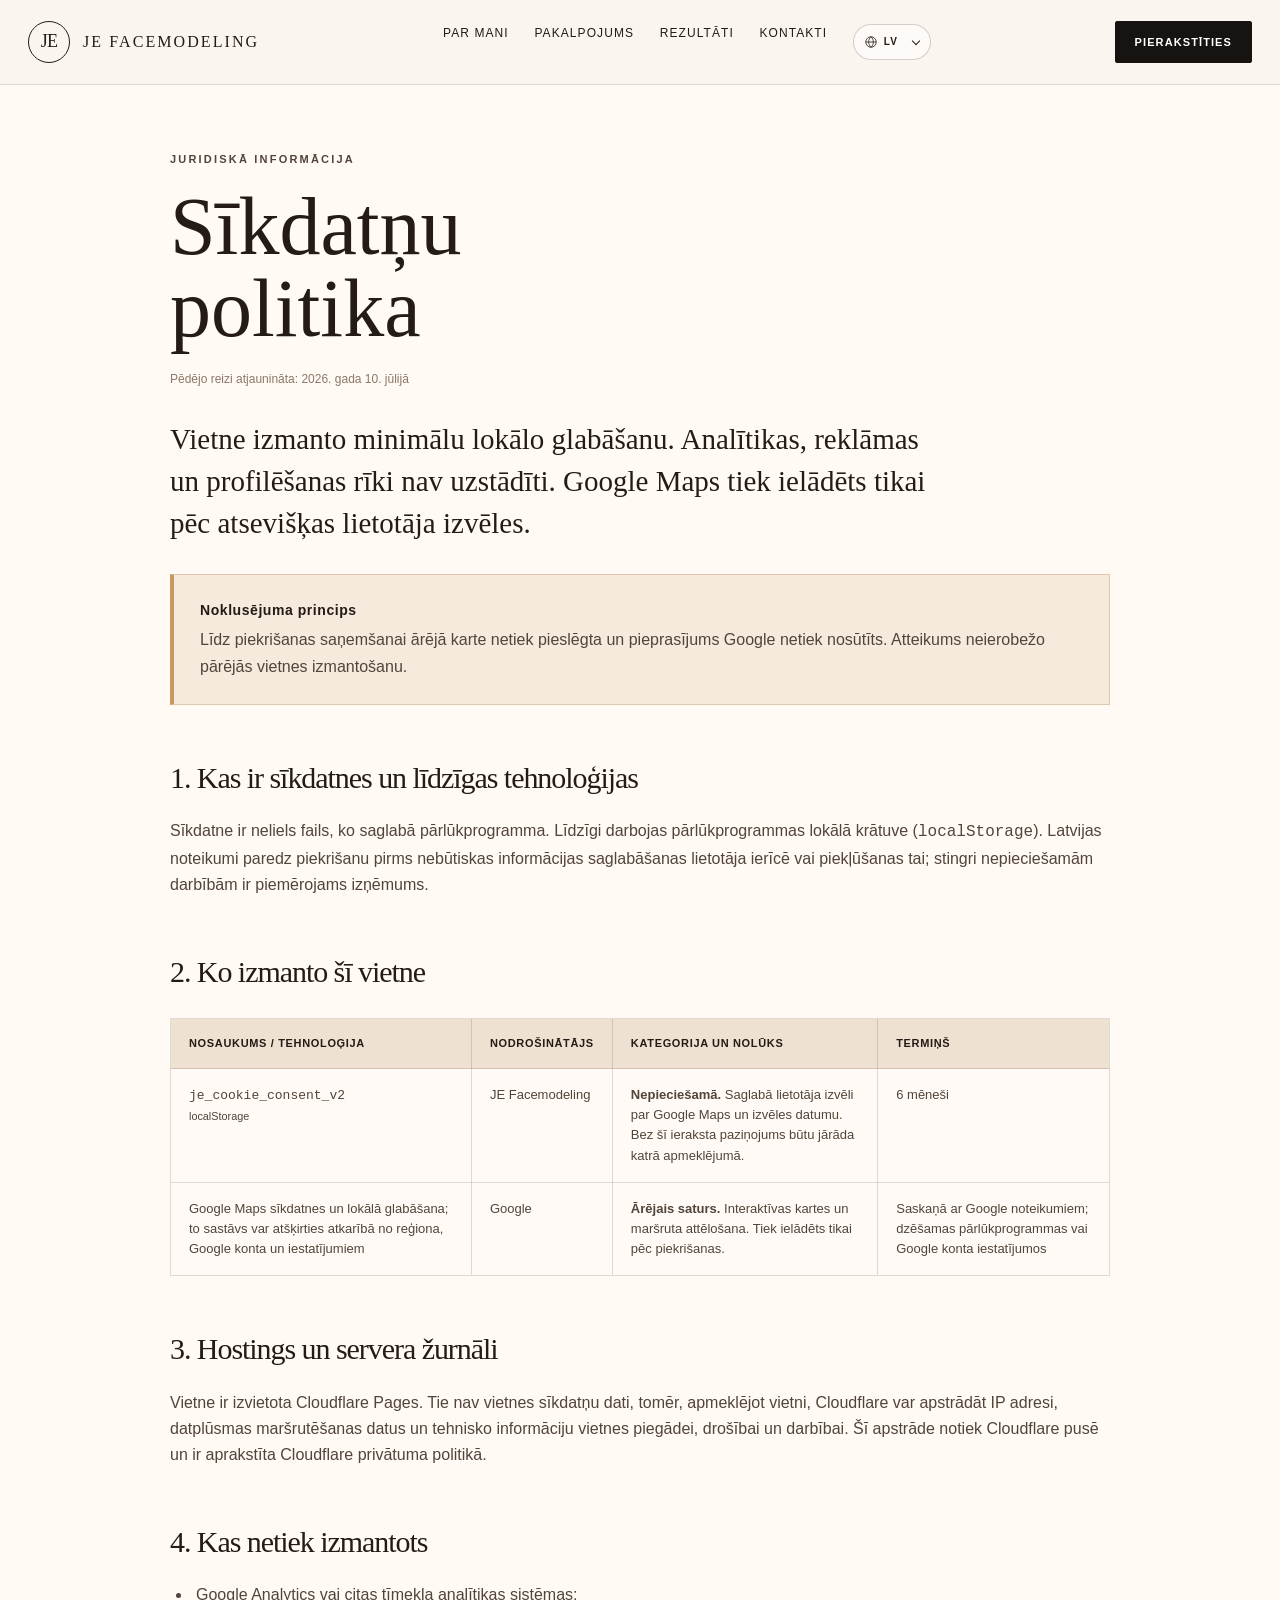
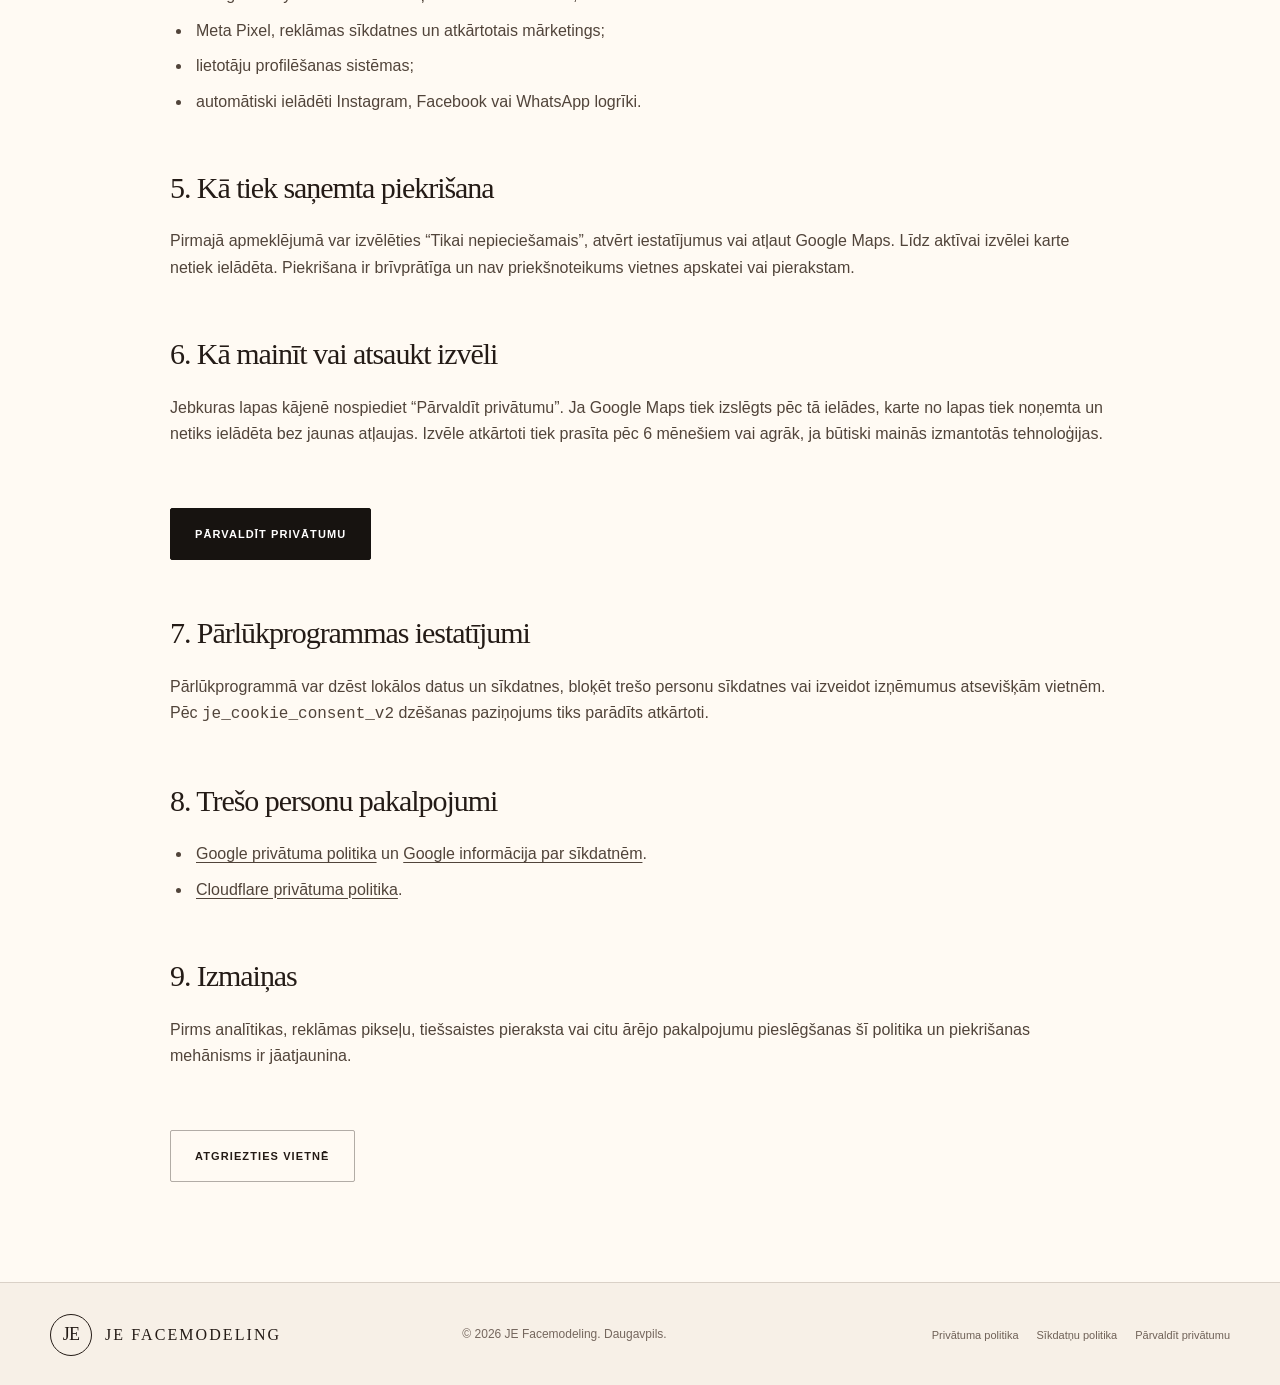
==== commit 0c474d66: "Prepare site for Cloudflare Pages" ====
--- a/cookies-lv.html
+++ b/cookies-lv.html
@@ -25,14 +25,14 @@
 <h2>1. Kas ir sīkdatnes un līdzīgas tehnoloģijas</h2><p>Sīkdatne ir neliels fails, ko saglabā pārlūkprogramma. Līdzīgi darbojas pārlūkprogrammas lokālā krātuve (<code>localStorage</code>). Latvijas noteikumi paredz piekrišanu pirms nebūtiskas informācijas saglabāšanas lietotāja ierīcē vai piekļūšanas tai; stingri nepieciešamām darbībām ir piemērojams izņēmums.</p>
 <h2>2. Ko izmanto šī vietne</h2>
 <div class="legal-table-wrap"><table class="legal-table"><thead><tr><th>Nosaukums / tehnoloģija</th><th>Nodrošinātājs</th><th>Kategorija un nolūks</th><th>Termiņš</th></tr></thead><tbody><tr><td><code>je_cookie_consent_v2</code><br><small>localStorage</small></td><td>JE Facemodeling</td><td><strong>Nepieciešamā.</strong> Saglabā lietotāja izvēli par Google Maps un izvēles datumu. Bez šī ieraksta paziņojums būtu jārāda katrā apmeklējumā.</td><td>6 mēneši</td></tr><tr><td>Google Maps sīkdatnes un lokālā glabāšana; to sastāvs var atšķirties atkarībā no reģiona, Google konta un iestatījumiem</td><td>Google</td><td><strong>Ārējais saturs.</strong> Interaktīvas kartes un maršruta attēlošana. Tiek ielādēts tikai pēc piekrišanas.</td><td>Saskaņā ar Google noteikumiem; dzēšamas pārlūkprogrammas vai Google konta iestatījumos</td></tr></tbody></table></div>
-<h2>3. Hostings un servera žurnāli</h2><p>Vietne ir izvietota GitHub Pages. Tie nav vietnes sīkdatņu dati, tomēr, apmeklējot vietni, GitHub drošības nolūkos reģistrē IP adresi un tehnisko informāciju. Šī apstrāde notiek GitHub pusē un ir aprakstīta GitHub privātuma politikā.</p>
+<h2>3. Hostings un servera žurnāli</h2><p>Vietne ir izvietota Cloudflare Pages. Tie nav vietnes sīkdatņu dati, tomēr, apmeklējot vietni, Cloudflare var apstrādāt IP adresi, datplūsmas maršrutēšanas datus un tehnisko informāciju vietnes piegādei, drošībai un darbībai. Šī apstrāde notiek Cloudflare pusē un ir aprakstīta Cloudflare privātuma politikā.</p>
 <h2>4. Kas netiek izmantots</h2><ul class="legal-list"><li>Google Analytics vai citas tīmekļa analītikas sistēmas;</li><li>Meta Pixel, reklāmas sīkdatnes un atkārtotais mārketings;</li><li>lietotāju profilēšanas sistēmas;</li><li>automātiski ielādēti Instagram, Facebook vai WhatsApp logrīki.</li></ul>
 <h2>5. Kā tiek saņemta piekrišana</h2><p>Pirmajā apmeklējumā var izvēlēties “Tikai nepieciešamais”, atvērt iestatījumus vai atļaut Google Maps. Līdz aktīvai izvēlei karte netiek ielādēta. Piekrišana ir brīvprātīga un nav priekšnoteikums vietnes apskatei vai pierakstam.</p>
 <h2>6. Kā mainīt vai atsaukt izvēli</h2><p>Jebkuras lapas kājenē nospiediet “Pārvaldīt privātumu”. Ja Google Maps tiek izslēgts pēc tā ielādes, karte no lapas tiek noņemta un netiks ielādēta bez jaunas atļaujas. Izvēle atkārtoti tiek prasīta pēc 6 mēnešiem vai agrāk, ja būtiski mainās izmantotās tehnoloģijas.</p><button class="button button-dark legal-back" data-cookie-settings type="button">Pārvaldīt privātumu</button>
 <h2>7. Pārlūkprogrammas iestatījumi</h2><p>Pārlūkprogrammā var dzēst lokālos datus un sīkdatnes, bloķēt trešo personu sīkdatnes vai izveidot izņēmumus atsevišķām vietnēm. Pēc <code>je_cookie_consent_v2</code> dzēšanas paziņojums tiks parādīts atkārtoti.</p>
-<h2>8. Trešo personu pakalpojumi</h2><ul class="legal-list"><li><a href="https://policies.google.com/privacy" target="_blank" rel="noopener noreferrer">Google privātuma politika</a> un <a href="https://policies.google.com/technologies/cookies" target="_blank" rel="noopener noreferrer">Google informācija par sīkdatnēm</a>.</li><li><a href="https://docs.github.com/site-policy/privacy-policies/github-privacy-statement" target="_blank" rel="noopener noreferrer">GitHub privātuma politika</a>.</li></ul>
+<h2>8. Trešo personu pakalpojumi</h2><ul class="legal-list"><li><a href="https://policies.google.com/privacy" target="_blank" rel="noopener noreferrer">Google privātuma politika</a> un <a href="https://policies.google.com/technologies/cookies" target="_blank" rel="noopener noreferrer">Google informācija par sīkdatnēm</a>.</li><li><a href="https://www.cloudflare.com/privacypolicy/" target="_blank" rel="noopener noreferrer">Cloudflare privātuma politika</a>.</li></ul>
 <h2>9. Izmaiņas</h2><p>Pirms analītikas, reklāmas pikseļu, tiešsaistes pieraksta vai citu ārējo pakalpojumu pieslēgšanas šī politika un piekrišanas mehānisms ir jāatjaunina.</p>
 <a class="button button-ghost-dark legal-back" href="lv.html">Atgriezties vietnē</a></article></main>
 <footer class="site-footer"><div class="container footer-grid"><a class="brand brand-dark" href="lv.html"><span class="brand-mark">JE</span><span class="brand-name">JE Facemodeling</span></a><p>© <span data-year></span> JE Facemodeling. Daugavpils.</p><nav aria-label="Juridiskā informācija"><a href="privacy-lv.html">Privātuma politika</a><a href="cookies-lv.html">Sīkdatņu politika</a><button class="footer-button" data-cookie-settings type="button">Pārvaldīt privātumu</button></nav></div></footer>
 <dialog class="consent-dialog" data-consent-dialog aria-labelledby="consent-title"><form method="dialog"><div class="dialog-head"><div><p class="eyebrow eyebrow-dark">Iestatījumi</p><h2 id="consent-title">Jūsu privātuma izvēle</h2></div><button class="icon-button" value="cancel" aria-label="Aizvērt">×</button></div><div class="consent-option"><div><strong>Nepieciešamā lokālā glabāšana</strong><p>Saglabā jūsu izvēli 6 mēnešus.</p></div><span class="always-on">Vienmēr ieslēgta</span></div><label class="consent-option"><div><strong>Google Maps</strong><p>Atļauj ielādēt Google ārējo karti galvenajā lapā.</p></div><input type="checkbox" data-external-toggle><span class="switch" aria-hidden="true"></span></label><div class="dialog-actions"><button class="button button-ghost-dark" value="cancel">Atcelt</button><button class="button button-dark" value="default" data-save-consent>Saglabāt izvēli</button></div></form></dialog>
-</body></html>+</body></html>
--- a/styles.css
+++ b/styles.css
@@ -1232,6 +1232,7 @@
 
 @media (max-width: 480px) {
   .legal-toc { grid-template-columns: 1fr; }
+  .legal-content > h1 { max-width: 100%; overflow-wrap: anywhere; hyphens: auto; }
   .legal-callout { border-left-width: 3px; }
   .legal-content h2 { font-size: 24px; }
   .legal-table { min-width: 610px; font-size: 12px; }
@@ -1241,3 +1242,32 @@
   .consent-dialog form { padding: 24px 20px; }
   .dialog-head h2 { font-size: 30px; }
 }
+
+/* v7: full-viewport desktop hero without image distortion or aggressive crop */
+@media (min-width: 821px) {
+  .hero {
+    width: 100%;
+    height: 100svh;
+    min-height: 720px;
+  }
+
+  .hero-media {
+    background-color: #120f0c;
+    background-size: contain;
+    background-repeat: no-repeat;
+    background-position: center center;
+    transform: none;
+    animation: none;
+  }
+
+  .hero-inner {
+    min-height: 0;
+  }
+}
+
+@media (min-width: 821px) and (max-height: 780px) {
+  .hero {
+    height: auto;
+    min-height: 720px;
+  }
+}
